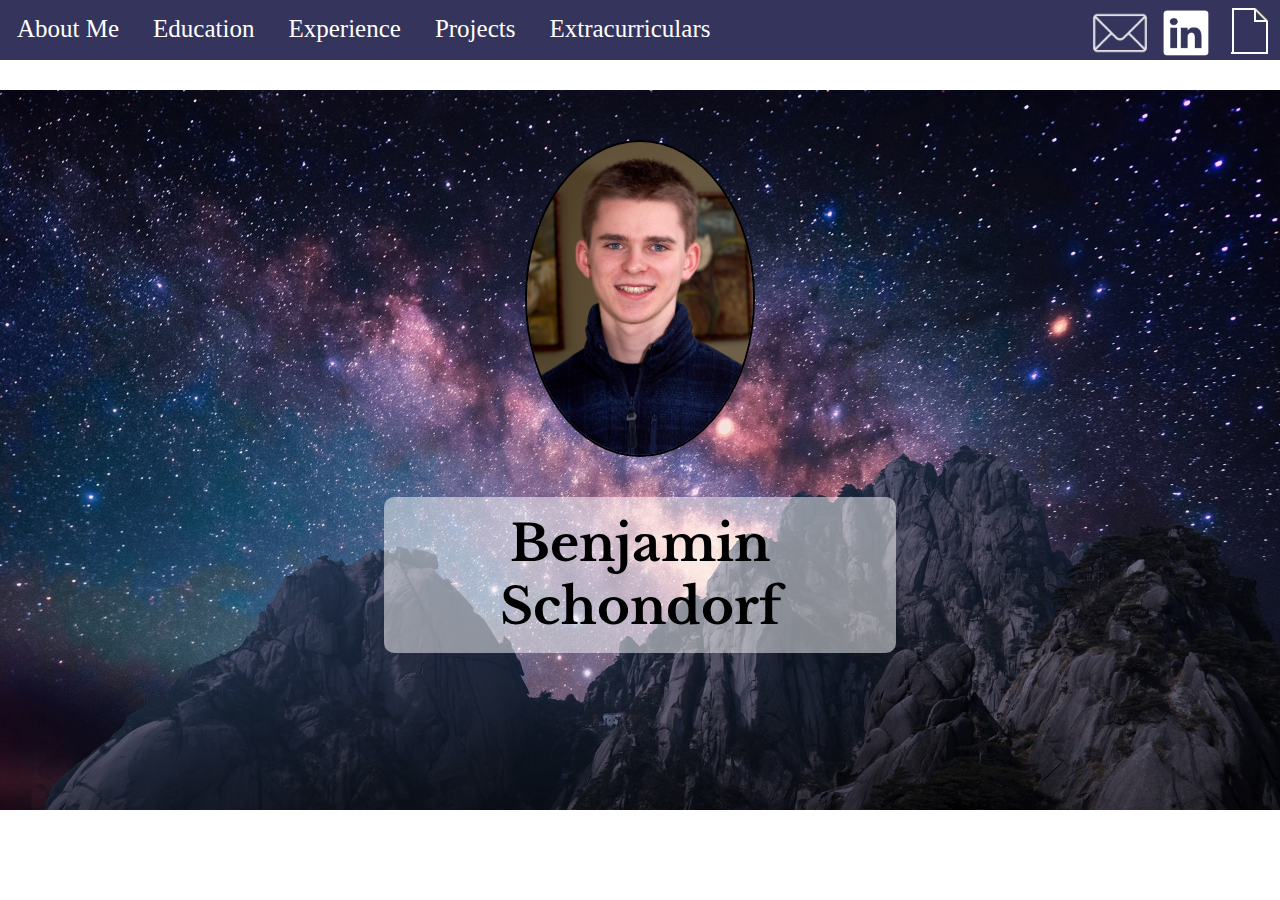
==== website/html/index.html @ 34221272 "Working templated website generator. Have the nav bar and headshot part created." ====
<!DOCTYPE html>
<html>

<head>
    <meta charset="utf-8">
    <title>Benjamin Schondorf</title>
    <link rel="stylesheet" href="css/style.css">
    <link rel="icon" type="image/png" sizes="32x32" href="/favicon-32x32.png">
    <link rel="icon" type="image/png" sizes="16x16" href="/favicon-16x16.png">
</head>

<body>
    <ul class="navbar">
        
            <a class="tab section" href="#aboutme">About Me</a>
        
            <a class="tab section" href="#education">Education</a>
        
            <a class="tab section" href="#experience">Experience</a>
        
            <a class="tab section" href="#projects">Projects</a>
        
            <a class="tab section" href="#extracurriculars">Extracurriculars</a>
        

        
            <a href="resources/Resume Winter 2020.pdf">
                <img class="tab icon" src="resources/paper_icon_white.png" alt="Resume">
            </a>
        
            <a href="https://www.linkedin.com/in/benjamin-schondorf/">
                <img class="tab icon" src="resources/linkedin_logo.png" alt="LinkedIn">
            </a>
        
            <a href="mailto:benschondorf@gmail.com">
                <img class="tab icon" src="resources/email_logo.png" alt="Email">
            </a>
        
    </ul>

    <div class="header">
        <img class="headshot" src="resources/headshot1.jpg" alt="headshot">
        <h1 class="name"> Benjamin Schondorf </h1>
    </div>
---- website/html/css/style.css ----
@import url('https://fonts.googleapis.com/css?family=Libre+Baskerville:400i&display=swap');
* {
    margin: 0;
    padding: 0;
    box-sizing: border-box;
}

body {
    background-image: url("../resources/space_background.jpg");
    background-position: center center;
    background-repeat: no-repeat;
    background-attachment: fixed;
    background-size: 100% auto;
    font-size: 25px;
}

.header {
    padding-bottom: 80px;
}

.headshot {
    border-radius: 50%;
    border: solid black 2px;
    display: block;
    height: 18%;
    width: 18%;
    margin-top: 80px;
    margin-bottom: 40px;
    margin-left: auto;
    margin-right: auto;
}

h1 {
    font-family: 'Libre Baskerville', serif;
    font-size: 40px;
    text-align: center;
    margin-bottom: 10px;
}

h2 {
    font-family: 'Libre Baskerville', serif;
    font-size: 30px;
    width: max-content;
}

h3 {
    font-family: 'Libre Baskerville', serif;
    font-size: 16px;
    width: max-content;
}

.name {
    background: #CCC5CC;
    background: #ffffff80;
    border-radius: 10px;
    font-size: 50px;
    margin-left: auto;
    margin-right: auto;
    padding: 15px;
    width: 40%;
}

.navbar {
    list-style-type: none;
    height: min-content;
    overflow: hidden;
    background-color: #35345C;
    position: -webkit-sticky;
    /* Safari */
    position: sticky;
    z-index: 9999;
    top: 0;
}

.tab {
    float: left;
    height: 60px;
    padding: 15px 17px;
}

.section {
    color: white;
    text-align: center;
    display: block;
    text-decoration: none;
}

.icon {
    padding: 6px;
    float: right;
    padding-bottom: 0px;
    display: inherit;
    height: 60px;
    width: auto;
}
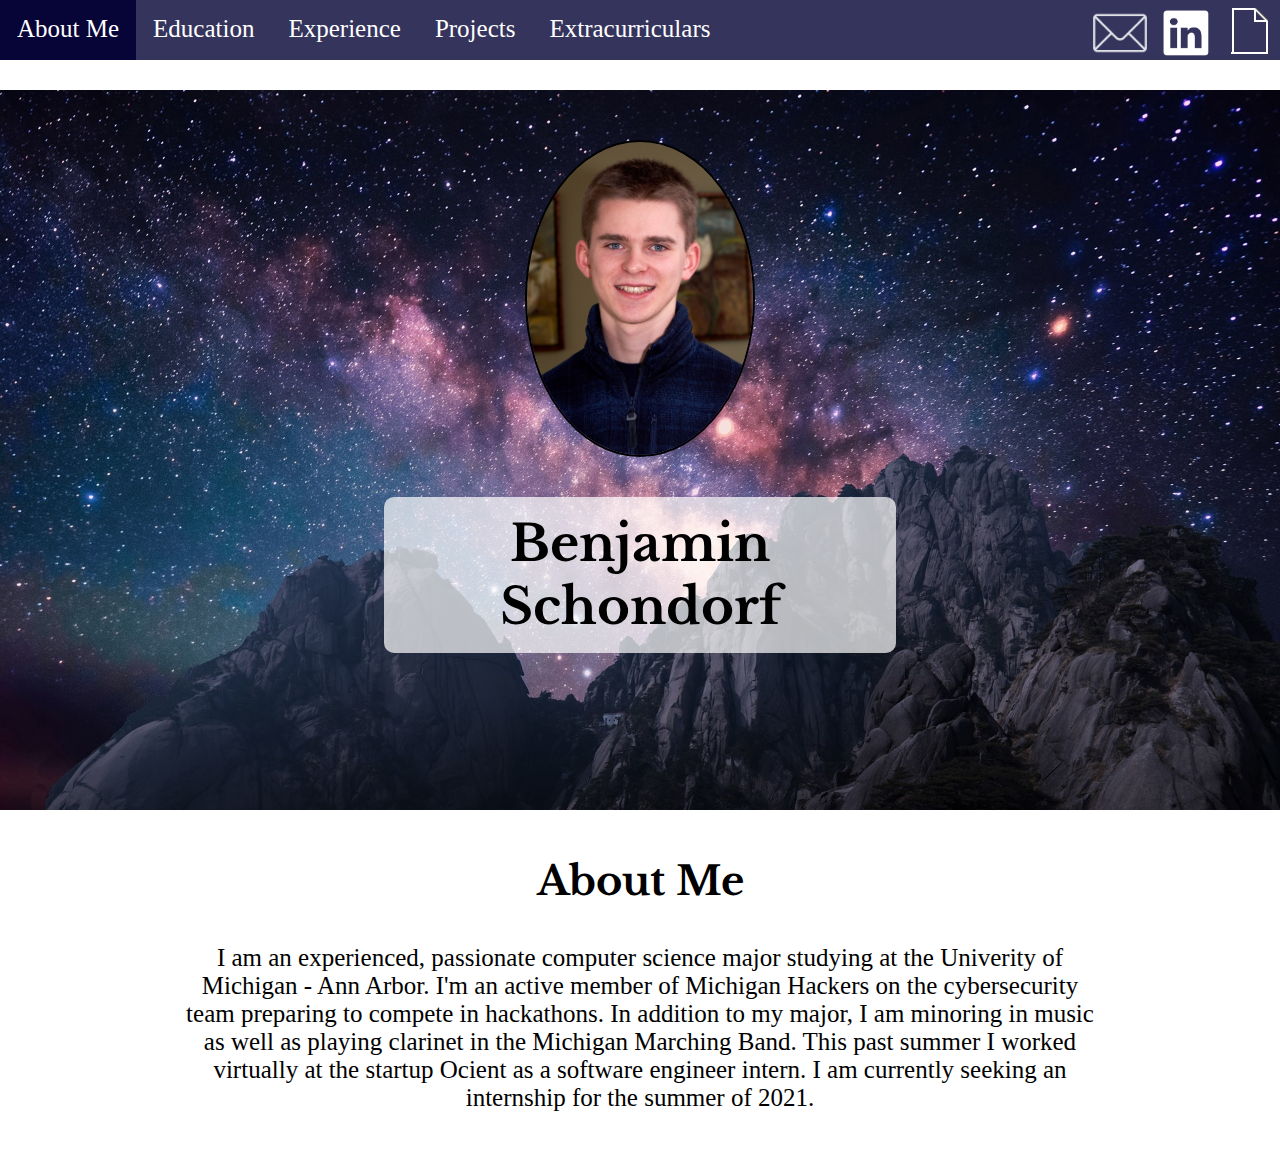
==== commit 96846b93: "Added aboutme section" ====
--- a/website/html/index.html
+++ b/website/html/index.html
@@ -12,15 +12,15 @@
 <body>
     <ul class="navbar">
         
-            <a class="tab section" href="#aboutme">About Me</a>
+            <a class="tab" href="#aboutme">About Me</a>
         
-            <a class="tab section" href="#education">Education</a>
+            <a class="tab" href="#education">Education</a>
         
-            <a class="tab section" href="#experience">Experience</a>
+            <a class="tab" href="#experience">Experience</a>
         
-            <a class="tab section" href="#projects">Projects</a>
+            <a class="tab" href="#projects">Projects</a>
         
-            <a class="tab section" href="#extracurriculars">Extracurriculars</a>
+            <a class="tab" href="#extracurriculars">Extracurriculars</a>
         
 
         
@@ -41,4 +41,16 @@
     <div class="header">
         <img class="headshot" src="resources/headshot1.jpg" alt="headshot">
         <h1 class="name"> Benjamin Schondorf </h1>
-    </div>+    </div>
+
+    <a name="aboutme"></a>
+    <div class="content">
+        <div class="aboutme">
+            <h1>About Me</h1>
+            <br>
+            <p>I am an experienced, passionate computer science major studying at the Univerity of Michigan - Ann Arbor. I&#39;m an active member of Michigan Hackers on the cybersecurity team preparing to compete in hackathons. In addition to my major, I am minoring in music as well as playing clarinet in the Michigan Marching Band. This past summer I worked virtually at the startup Ocient as a software engineer intern. I am currently seeking an internship for the summer of 2021.</p>
+        </div>
+    </div>
+</body>
+
+</html>--- a/website/html/css/style.css
+++ b/website/html/css/style.css
@@ -1,4 +1,12 @@
 @import url('https://fonts.googleapis.com/css?family=Libre+Baskerville:400i&display=swap');
+
+:root{
+    --white_back_solid: #CCC5CC;
+    --white_back_trans: #ffffffB3;
+    --light_purple: #35345C;
+    --dark_purple: #070438;
+    --school_light_purple: #a4a8d1;
+}
 * {
     margin: 0;
     padding: 0;
@@ -50,8 +58,8 @@
 }
 
 .name {
-    background: #CCC5CC;
-    background: #ffffff80;
+    background: var(--white_back_solid);
+    background: var(--white_back_trans);
     border-radius: 10px;
     font-size: 50px;
     margin-left: auto;
@@ -64,7 +72,7 @@
     list-style-type: none;
     height: min-content;
     overflow: hidden;
-    background-color: #35345C;
+    background-color: var(--light_purple);
     position: -webkit-sticky;
     /* Safari */
     position: sticky;
@@ -73,17 +81,21 @@
 }
 
 .tab {
+    color: white;
+    text-align: center;
+    display: block;
+    text-decoration: none;
     float: left;
     height: 60px;
     padding: 15px 17px;
 }
 
-.section {
+/* .section {
     color: white;
     text-align: center;
     display: block;
     text-decoration: none;
-}
+} */
 
 .icon {
     padding: 6px;
@@ -93,3 +105,25 @@
     height: 60px;
     width: auto;
 }
+
+.tab:hover{
+    background-color: var(--dark_purple);
+}
+
+.content {
+    width: inherit;
+    padding: 1% 5%;
+    background-color: #CCC5CC;
+    background-color: #ffffffB3;
+    display: block;
+    margin-top: 100px;
+    padding-bottom: 40px;
+    overflow: hidden;
+}
+
+.aboutme {
+    margin-left: auto;
+    margin-right: auto;
+    width: 80%;
+    text-align: center;
+}
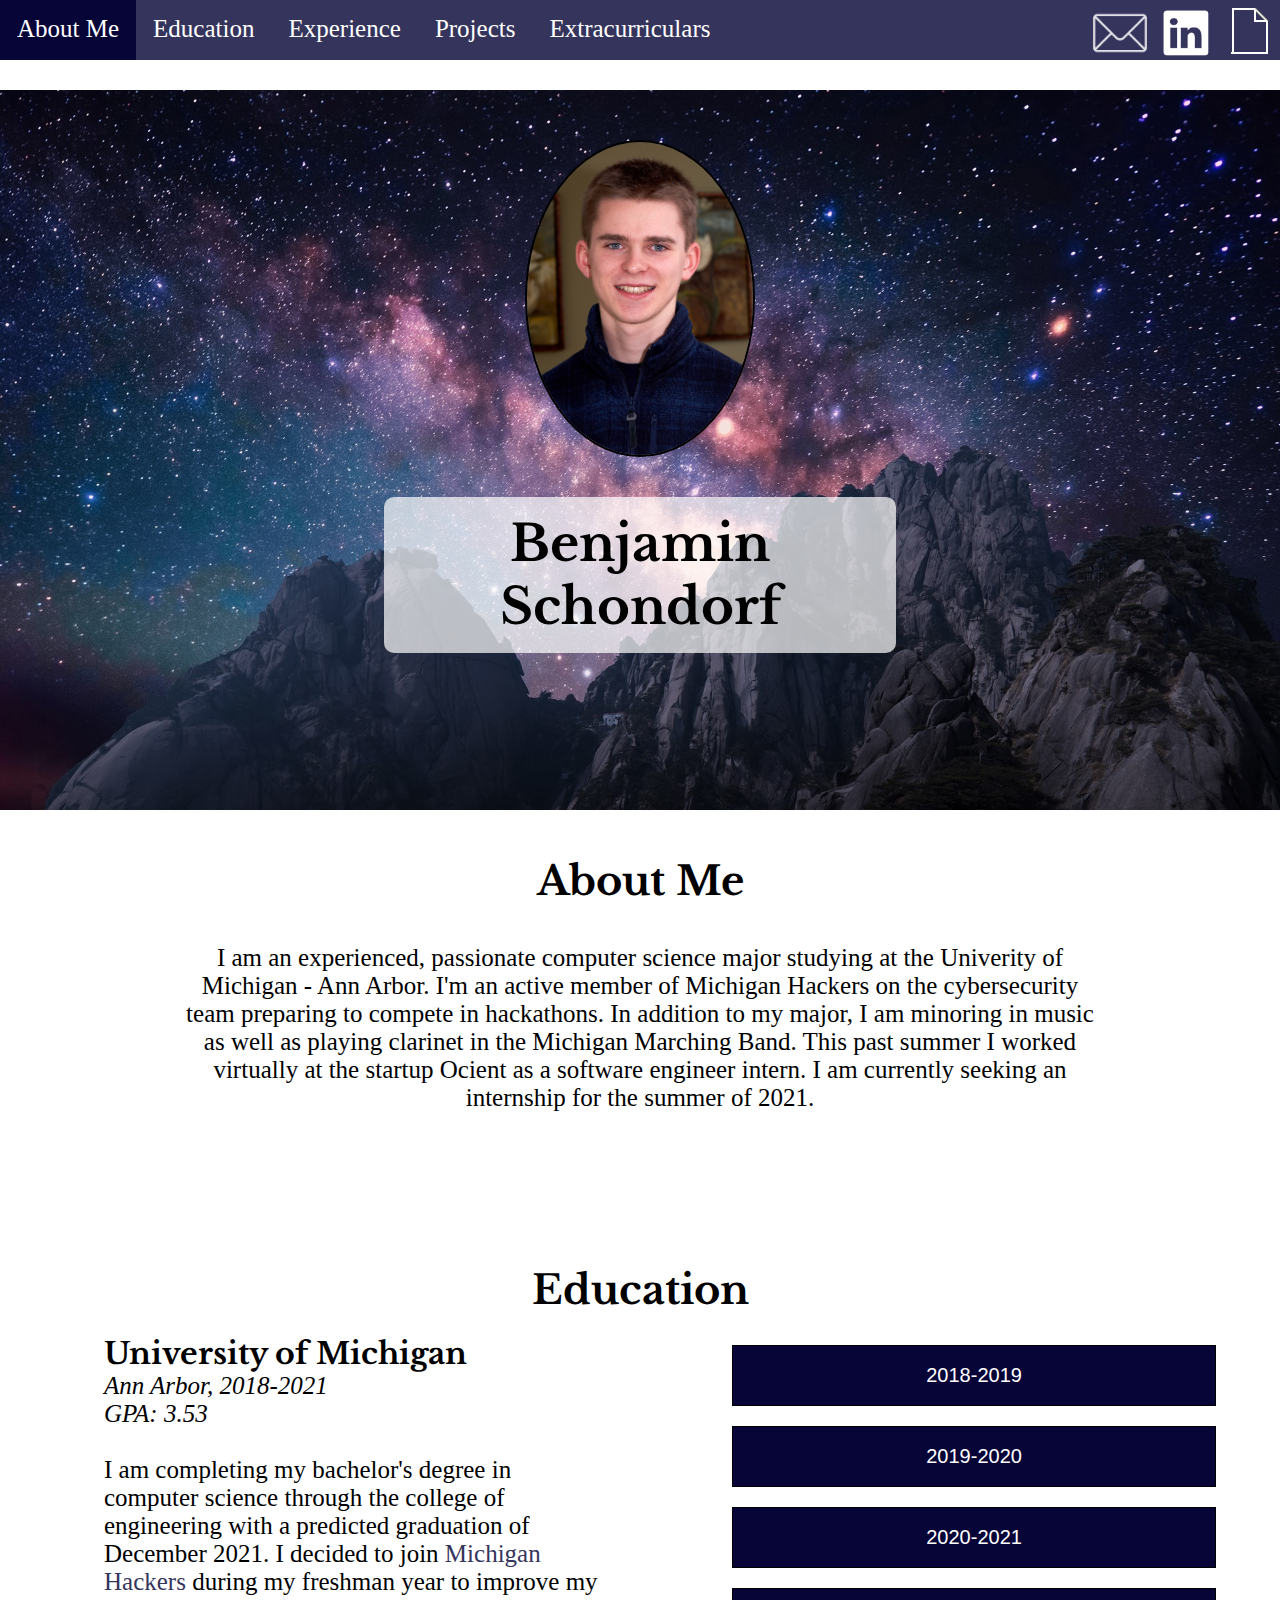
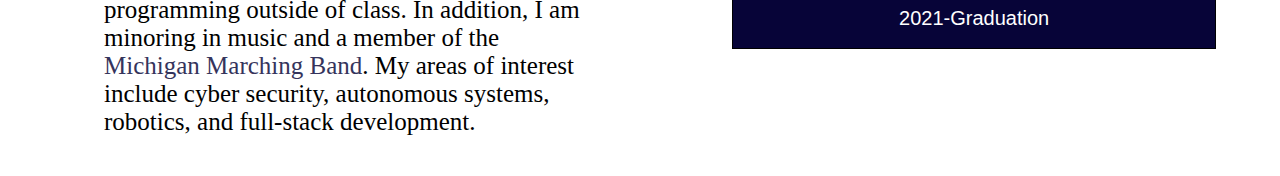
==== commit df54323e: "Finished education section" ====
--- a/website/html/index.html
+++ b/website/html/index.html
@@ -5,6 +5,7 @@
     <meta charset="utf-8">
     <title>Benjamin Schondorf</title>
     <link rel="stylesheet" href="css/style.css">
+    <script src="javascript/script.js "></script>
     <link rel="icon" type="image/png" sizes="32x32" href="/favicon-32x32.png">
     <link rel="icon" type="image/png" sizes="16x16" href="/favicon-16x16.png">
 </head>
@@ -51,6 +52,170 @@
             <p>I am an experienced, passionate computer science major studying at the Univerity of Michigan - Ann Arbor. I&#39;m an active member of Michigan Hackers on the cybersecurity team preparing to compete in hackathons. In addition to my major, I am minoring in music as well as playing clarinet in the Michigan Marching Band. This past summer I worked virtually at the startup Ocient as a software engineer intern. I am currently seeking an internship for the summer of 2021.</p>
         </div>
     </div>
+
+    <a name="education"></a>
+    <div class="content">
+        <div class="education">
+            <h1>Education</h1>
+
+            <div class="edu_split left">
+                <div class="school">
+                    
+                        <div class="school_header">
+                            <h2>University of Michigan</h2>
+                            <div class="school_info">
+                                <i>Ann Arbor, 2018-2021</i><br>
+                                <i>GPA: 3.53</i>
+                            </div>
+                        </div>
+                        <br>
+                        <p>I am completing my bachelor's degree in computer science through the college of engineering with a predicted graduation of December 2021. I decided to join <a class="text_link" href="#extracurriculars">Michigan Hackers</a> during my freshman year to improve my programming outside of class. In addition, I am minoring in music and a member of the <a class="text_link" href="#extracurriculars">Michigan Marching Band</a>. My areas of interest include cyber security, autonomous systems, robotics, and full-stack development.</p>
+                    
+                </div>
+            </div>
+
+            <div class="edu_split right">
+                <!-- remember to add style="margin-top: 0;" to first one -->
+                
+                    <button class="collapsible_vert"  style="margin-top: 0;"  onclick="openProject(event, '2018-2019', 'collapsible_vert', 'school_dropdown')">2018-2019</button>
+                    <div class=" school_dropdown" id="2018-2019">
+                        <!-- remember to add style="margin-top: 0;" to first one -->
+                        
+                            <div class="subtitle"  style="margin-top: 0;" >Fall 2018</div>
+        
+                            <ul class="bullets">
+                                
+                                    <li>Self-Driving Cars, Drones, and Beyond: An Intro to Autonomous Electronic Systems (ENGR 100)</li>
+                                
+                                    <li>Differential Equations (Math 216)</li>
+                                
+                                    <li>General Physics I (PHYSICS 140)</li>
+                                
+                                    <li>Campus Band (ENS 346)</li>
+                                
+                                    <li>Marching Band (ENS 348)</li>
+                                
+                            </ul>
+                        
+                            <div class="subtitle" >Winter 2019</div>
+        
+                            <ul class="bullets">
+                                
+                                    <li>Introduction to Computer and Programming (ENGR 101)</li>
+                                
+                                    <li>General Chemistry (CHEM 130)</li>
+                                
+                                    <li>Discrete Mathematics (EECS 203)</li>
+                                
+                                    <li>The History of the Arab-Israeli Conflict (HISTORY 244)</li>
+                                
+                                    <li>Entrepreneurship Hour (ENTR 407)</li>
+                                
+                            </ul>
+                        
+                    </div>
+                
+                    <button class="collapsible_vert"  onclick="openProject(event, '2019-2020', 'collapsible_vert', 'school_dropdown')">2019-2020</button>
+                    <div class=" school_dropdown" id="2019-2020">
+                        <!-- remember to add style="margin-top: 0;" to first one -->
+                        
+                            <div class="subtitle"  style="margin-top: 0;" >Fall 2019</div>
+        
+                            <ul class="bullets">
+                                
+                                    <li>Programming and Intro Data Structures (EECS 280)</li>
+                                
+                                    <li>Entrepreneurship Hour (ENTR 407)</li>
+                                
+                                    <li>General Physics II (PHYSICS 240)</li>
+                                
+                                    <li>Introduction to Statistics and Data Analysis (STATS 250)</li>
+                                
+                                    <li>Marching Band (ENS 348)</li>
+                                
+                            </ul>
+                        
+                            <div class="subtitle" >Winter 2020 (Partially Virtual)</div>
+        
+                            <ul class="bullets">
+                                
+                                    <li>Data Structures and Algorithms (EECS 281)</li>
+                                
+                                    <li>Introduction to Computer Organization (EECS 370)</li>
+                                
+                                    <li>Technical Communications (TCHNCLCM 300)</li>
+                                
+                                    <li>History of Music (MUSICOL 346)</li>
+                                
+                                    <li>Campus Band (ENS 346)</li>
+                                
+                            </ul>
+                        
+                    </div>
+                
+                    <button class="collapsible_vert"  onclick="openProject(event, '2020-2021', 'collapsible_vert', 'school_dropdown')">2020-2021</button>
+                    <div class=" school_dropdown" id="2020-2021">
+                        <!-- remember to add style="margin-top: 0;" to first one -->
+                        
+                            <div class="subtitle"  style="margin-top: 0;" >Fall 2020 (Virtual)</div>
+        
+                            <ul class="bullets">
+                                
+                                    <li>Foundations of Computer Science (EECS 376)</li>
+                                
+                                    <li>Introduction to Computer Security (EECS 388)</li>
+                                
+                                    <li>Web Systems (EECS 485)</li>
+                                
+                                    <li>Linear Algebra (MATH 214)</li>
+                                
+                            </ul>
+                        
+                            <div class="subtitle" >Winter 2021 (Virtual)</div>
+        
+                            <ul class="bullets">
+                                
+                                    <li>Software Engineering (EECS 481)</li>
+                                
+                                    <li>Introduction to Operating Systems (EECS 482)</li>
+                                
+                                    <li>Introduction to Statistical Computing (STATS 306)</li>
+                                
+                                    <li>Contemporary Moral Problems (PHIL 355)</li>
+                                
+                            </ul>
+                        
+                    </div>
+                
+                    <button class="collapsible_vert"  onclick="openProject(event, '2021-Graduation', 'collapsible_vert', 'school_dropdown')">2021-Graduation</button>
+                    <div class=" school_dropdown" id="2021-Graduation">
+                        <!-- remember to add style="margin-top: 0;" to first one -->
+                        
+                            <div class="subtitle"  style="margin-top: 0;" >Fall 2021</div>
+        
+                            <ul class="bullets">
+                                
+                                    <li>Human-Centered Software and Design and Development (EECS 497)</li>
+                                
+                                    <li>Major Design Experience Professionalism (EECS 496)</li>
+                                
+                                    <li>Advanced Technical Communication for Computer Science (TCHNCLCM 497)</li>
+                                
+                                    <li>Intro to Music Theory (THEORY 137)</li>
+                                
+                                    <li>Naked Eye Astronomy (ASTRO 127)</li>
+                                
+                                    <li>Marching Band (ENS 348)</li>
+                                
+                                    <li>Campus Band (ENS 346)</li>
+                                
+                            </ul>
+                        
+                    </div>
+                
+            </div>
+        </div>
+    </div>
 </body>
 
 </html>--- a/website/html/css/style.css
+++ b/website/html/css/style.css
@@ -74,7 +74,6 @@
     overflow: hidden;
     background-color: var(--light_purple);
     position: -webkit-sticky;
-    /* Safari */
     position: sticky;
     z-index: 9999;
     top: 0;
@@ -90,12 +89,9 @@
     padding: 15px 17px;
 }
 
-/* .section {
-    color: white;
-    text-align: center;
-    display: block;
-    text-decoration: none;
-} */
+.tab:hover{
+    background-color: var(--dark_purple);
+}
 
 .icon {
     padding: 6px;
@@ -106,15 +102,11 @@
     width: auto;
 }
 
-.tab:hover{
-    background-color: var(--dark_purple);
-}
-
 .content {
     width: inherit;
     padding: 1% 5%;
-    background-color: #CCC5CC;
-    background-color: #ffffffB3;
+    background-color: var(--white_back_solid);
+    background-color: var(--white_back_trans);
     display: block;
     margin-top: 100px;
     padding-bottom: 40px;
@@ -127,3 +119,80 @@
     width: 80%;
     text-align: center;
 }
+
+.edu_split {
+    margin-top: 10px;
+    width: 50%;
+    height: inherit;
+    float: left;
+    background: inherit;
+}
+
+.edu_split.right {
+    padding-left: 8%;
+    margin-top: 20px;
+}
+
+.school {
+    margin: 0px 40px;
+}
+
+.school_header {
+    width: min-content;
+}
+
+.text_link{
+    text-decoration: none;
+    color:var(--light_purple);
+}
+
+.text_link:hover{
+    color: var(--dark_purple); 
+}
+
+.collapsible_vert.active,
+.collapsible_vert:hover {
+    background-color: var(--light_purple);
+}
+
+.collapsible_vert {
+    background-color: var(--dark_purple);
+    color: white;
+    cursor: pointer;
+    margin-top: 20px;
+    padding: 18px;
+    width: 100%;
+    border: 1px solid black;
+    text-align: center;
+    outline: none;
+    font-size: 20px;
+}
+
+.school_dropdown {
+    padding: 2%;
+    margin-left: inherit;
+    margin-top: 10px;
+    width: 100%;
+    display: none;
+    border: 1px solid black;
+    overflow: hidden;
+    background-color: var(--school_light_purple);
+    font-size: 20px;
+    flex-direction: column;
+}
+
+.subtitle {
+    font-size: 20px;
+    margin-top: 3%;
+    margin-bottom: 2%;
+}
+
+.bullets {
+    list-style-type: square;
+    padding-left: 8%;
+}
+
+.line {
+    margin: 20px 0px;
+    border: 2px solid black;
+}
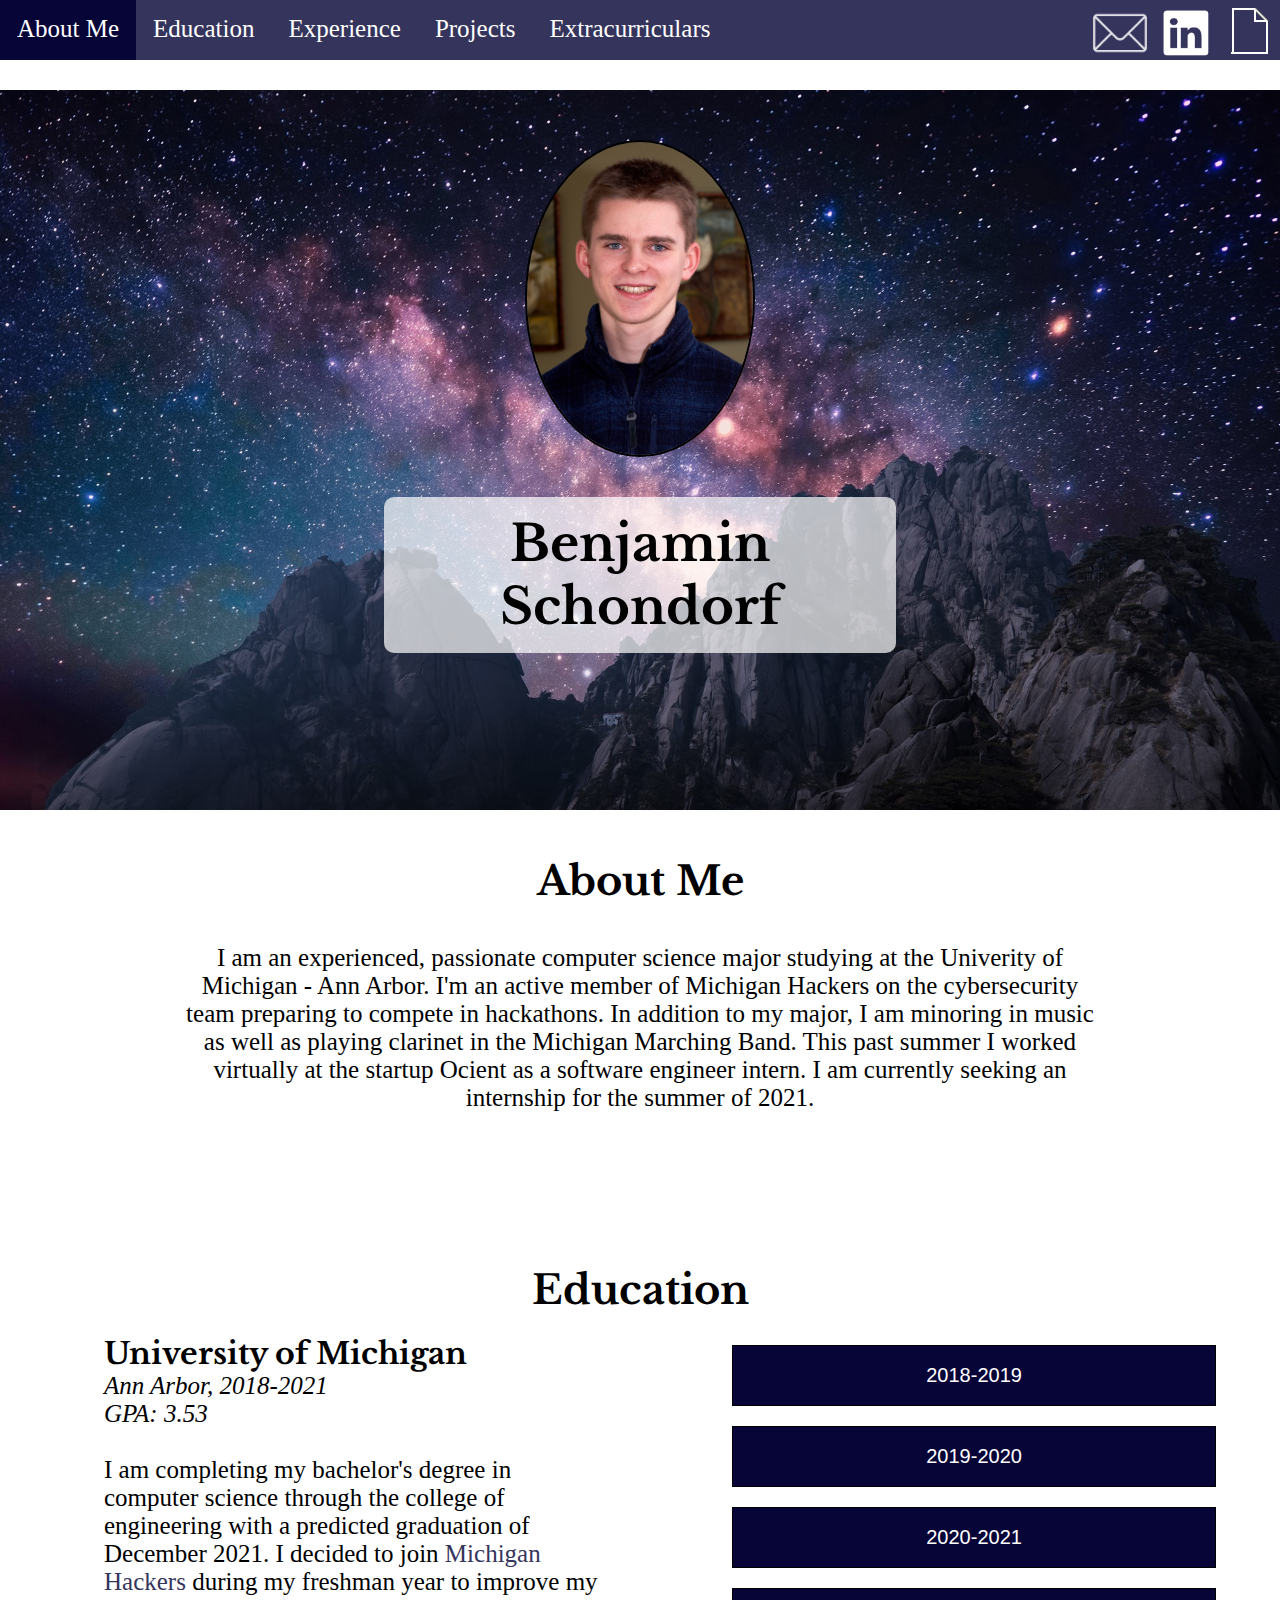
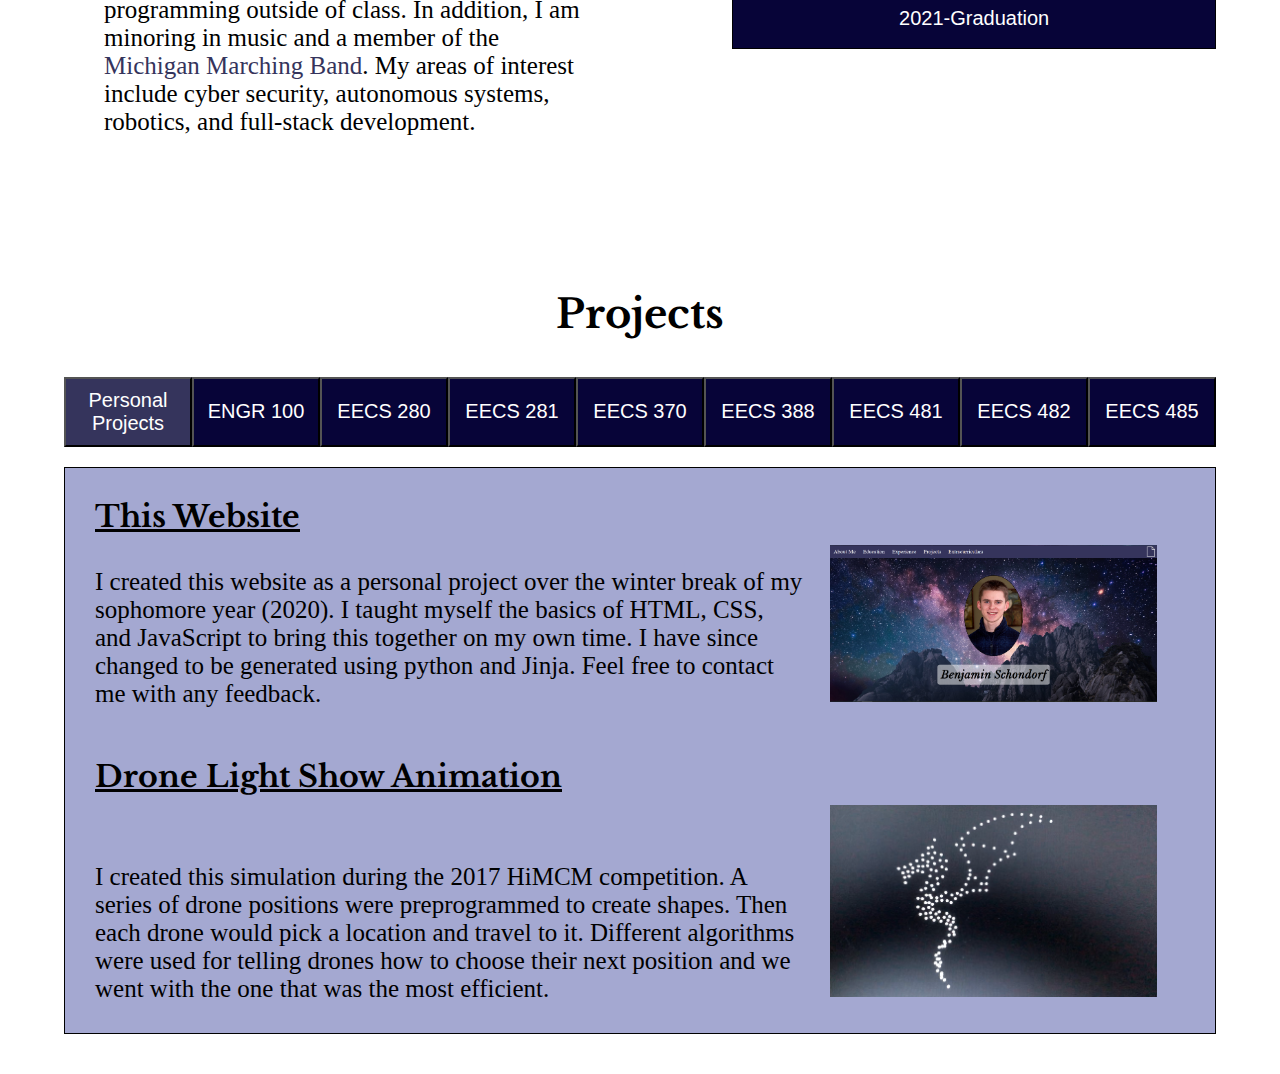
==== commit 91f91722: "Finished Projects sections but still need to add information for eecs 481 and 482" ====
--- a/website/html/index.html
+++ b/website/html/index.html
@@ -216,6 +216,569 @@
             </div>
         </div>
     </div>
+
+    <a name="projects"></a>
+    <div class="content" style="text-align: center;">
+        <div class="proj_header">
+            <h1>Projects</h1>
+            <br>
+        </div>
+
+        <div class="projects">
+            <div class="navbar" id="proj_bar">
+                
+                    <button class="collapsible_hor active" onclick="openProject(event, 'personal', 'collapsible_hor', 'proj_dropdown')">Personal Projects</button>
+                
+                    <button class="collapsible_hor"  onclick="openProject(event, '100', 'collapsible_hor', 'proj_dropdown')">ENGR 100</button>
+                
+                    <button class="collapsible_hor"  onclick="openProject(event, '280', 'collapsible_hor', 'proj_dropdown')">EECS 280</button>
+                
+                    <button class="collapsible_hor"  onclick="openProject(event, '281', 'collapsible_hor', 'proj_dropdown')">EECS 281</button>
+                
+                    <button class="collapsible_hor"  onclick="openProject(event, '370', 'collapsible_hor', 'proj_dropdown')">EECS 370</button>
+                
+                    <button class="collapsible_hor"  onclick="openProject(event, '388', 'collapsible_hor', 'proj_dropdown')">EECS 388</button>
+                
+                    <button class="collapsible_hor"  onclick="openProject(event, '481', 'collapsible_hor', 'proj_dropdown')">EECS 481</button>
+                
+                    <button class="collapsible_hor"  onclick="openProject(event, '482', 'collapsible_hor', 'proj_dropdown')">EECS 482</button>
+                
+                    <button class="collapsible_hor"  onclick="openProject(event, '485', 'collapsible_hor', 'proj_dropdown')">EECS 485</button>
+                
+            </div>
+
+            
+                <div class="proj_dropdown " id="personal" style="display: flex;">
+                    
+                    
+                        <div class="proj_body" style="margin-top: 0px;">
+                            <div class="proj_name">
+                                <h2>This Website</h2>
+                            </div>
+        
+                            <div class="proj_split  left">
+                                <p>I created this website as a personal project over the winter break of my sophomore year (2020). I taught myself the basics of HTML, CSS, and JavaScript to bring this together on my own time. I have since changed to be generated using python and Jinja. Feel free to contact me with any feedback.</p>
+                            </div>
+                            <div class="proj_split right">
+                                <img class="proj_pictures" src="resources/Home_picture.PNG" alt="Website Picture">
+                            </div>
+                        </div>
+                    
+                        <div class="proj_body" >
+                            <div class="proj_name">
+                                <h2>Drone Light Show Animation</h2>
+                            </div>
+        
+                            <div class="proj_split  left">
+                                <p>I created this simulation during the 2017 HiMCM competition. A series of drone positions were preprogrammed to create shapes. Then each drone would pick a location and travel to it. Different algorithms were used for telling drones how to choose their next position and we went with the one that was the most efficient.</p>
+                            </div>
+                            <div class="proj_split right">
+                                <img class="proj_pictures" src="resources/drone_animation.png" alt="Drone Simulation Picture">
+                            </div>
+                        </div>
+                    
+                </div>
+            
+                <div class="proj_dropdown " id="100" >
+                    
+                        <h2 class="class_name">An Intro to Autonomous Electronic Systems</h2>
+                    
+                    
+                        <div class="proj_body" style="margin-top: 0px;">
+                            <div class="proj_name">
+                                <h2>Autonomous Drone Navigation</h2>
+                            </div>
+        
+                            <div class="proj_split  left">
+                                <p>The main project for my ENGR 100 class which consisted of making a drone navigate through a short obstacle course autonomously. The drone used one ultrasonic and four lidar sensors. The drone came with basic obstacle avoidance which would avoid objects when it got close to them. To complete the course I added filters to the sensor signals, a PID controller to the controls, and a vehicle navigation algorithm.</p>
+                            </div>
+                            <div class="proj_split right">
+                                <img class="proj_pictures" src="resources/drone_pic.JPG" alt="Drone Picture">
+                            </div>
+                        </div>
+                    
+                </div>
+            
+                <div class="proj_dropdown " id="280" >
+                    
+                        <h2 class="class_name">Programming and Intro Data Structures</h2>
+                    
+                    
+                        <div class="proj_body" style="margin-top: 0px;">
+                            <div class="proj_name">
+                                <h2>Statistics Calculator</h2>
+                            </div>
+        
+                            <div class="proj_split  left">
+                                <p>This project would take in a file of data values as input. Then the user would specify what part of the document they want the statistics calculated for. Finally, the program would calculate and print the statistics such as mean, median, mode, standard deviation, and quartiles.</p>
+                            </div>
+                            <div class="proj_split right">
+                                <img class="proj_pictures" src="resources/statistics_picture.png" alt="Statistics Picture">
+                            </div>
+                        </div>
+                    
+                        <div class="proj_body" >
+                            <div class="proj_name">
+                                <h2>Image Resizing</h2>
+                            </div>
+        
+                            <div class="proj_split  left">
+                                <p>The purpose of this project was to resize an inputted image to specified dimensions using a technique called seam carving. Seam carving works by finding and removing “seams” in the image that pass through the least important pixels. After having reduced the image to the right dimensions, the program would save the resized versions to a new file with the dimensions in the file name.</p>
+                            </div>
+                            <div class="proj_split right">
+                                <img class="proj_pictures" src="resources/seam_carving_picture.png" alt="Seam Carving Picture">
+                            </div>
+                        </div>
+                    
+                        <div class="proj_body" >
+                            <div class="proj_name">
+                                <h2>Euchre Simulator</h2>
+                            </div>
+        
+                            <div class="proj_split  left">
+                                <p>This project consisted of simulating a game of euchre with both computer players and human players. This included, deck shuffling, dealing, playing tricks, scoring, and the computer&#39;s strategy. Computer players used a simple strategy that didn&#39;t take into account other players&#39; cards, only taking into account the suit that was led. Human players were informed of the board state and asked for input for every decision.</p>
+                            </div>
+                            <div class="proj_split right">
+                                <img class="proj_pictures" src="resources/euchre_picture.jpg" alt="Euchre Picture">
+                            </div>
+                        </div>
+                    
+                        <div class="proj_body" >
+                            <div class="proj_name">
+                                <h2>HTTP Requests</h2>
+                            </div>
+        
+                            <div class="proj_split  left">
+                                <p>For this project, a file containing a specific HTTP request is read into the program. Then the program interprets the request and performs the necessary action. This project focused on adding people to a queue. GET, POST, and DELETE requests were used to change the queue and see who was currently waiting.</p>
+                            </div>
+                            <div class="proj_split right">
+                                <img class="proj_pictures" src="resources/http-requests.png" alt="HTTP Picture">
+                            </div>
+                        </div>
+                    
+                        <div class="proj_body" >
+                            <div class="proj_name">
+                                <h2>Post Classification</h2>
+                            </div>
+        
+                            <div class="proj_split  left">
+                                <p>This project used machine learning methods to classify the topic questions posted in an online forum. The classification method used was a simpler version of the &#34;Multi-Variate Bernoulli Naive Bayes Classifier&#34;. The classifier was trained using already classified posts and then was used to determine the most likely topic for unclassified posts.</p>
+                            </div>
+                            <div class="proj_split right">
+                                <img class="proj_pictures" src="resources/post_classification.png" alt="Speech Classification Picture">
+                            </div>
+                        </div>
+                    
+                </div>
+            
+                <div class="proj_dropdown " id="281" >
+                    
+                        <h2 class="class_name">Data Structures and Algorithms</h2>
+                    
+                    
+                        <div class="proj_body" style="margin-top: 0px;">
+                            <div class="proj_name">
+                                <h2>Puzzle Solver</h2>
+                            </div>
+        
+                            <div class="proj_split  left">
+                                <p>This project is a puzzle solver in which a map is read in from a file and the program attempts to determine the moves to solve it or classify it as unsolvable. The map contains the starting position, goal, open space, walls, buttons, doors, and traps. Buttons are used to unlock their corresponding door, and traps close all doors. The solver works by making a list of all possible moves and linking them together until one gets to the goal.</p>
+                            </div>
+                            <div class="proj_split right">
+                                <img class="proj_pictures" src="resources/maze_picture.jpg" alt="Maze Picture">
+                            </div>
+                        </div>
+                    
+                        <div class="proj_body" >
+                            <div class="proj_name">
+                                <h2>Stocks on Stocks on Stocks</h2>
+                            </div>
+        
+                            <div class="proj_split  left">
+                                <p>In this project, I built a simulation of a stock market, with buyers and sellers posting orders into the market and automatically being paired when there is a match. In this simulation, orders were constrained to limit orders, and orders with earlier timestamps were selected in case of a tie. Orders were read using the command line and consisted of timestamp, trader id, stock id, buy/sell intent, price limit, and quantity.</p>
+                            </div>
+                            <div class="proj_split right">
+                                <img class="proj_pictures" src="resources/Stocks-Up.jpg" alt="Stock Market Picture">
+                            </div>
+                        </div>
+                    
+                        <div class="proj_body" >
+                            <div class="proj_name">
+                                <h2>SillyQL</h2>
+                            </div>
+        
+                            <div class="proj_split  left">
+                                <p>In this project, I built a database that could receive queries from the user, and successfully execute them in the database. This database supported the commands: CREATE, INSERT INTO, DELETE FROM, GENERATE INDEX, PRINT, JOIN, REMOVE, and QUIT. The program would parse valid commands from the command line, do the corresponding operation on the database before printing out a descriptive message of its actions back to the command line.</p>
+                            </div>
+                            <div class="proj_split right">
+                                <img class="proj_pictures" src="resources/SQL-database.jpg" alt="SQL Picture">
+                            </div>
+                        </div>
+                    
+                        <div class="proj_body" >
+                            <div class="proj_name">
+                                <h2>Drone Delivery</h2>
+                            </div>
+        
+                            <div class="proj_split  left">
+                                <p>This project was based around creating a company that handled on-campus delivery at universities using drones and is similar to the traveling salesman problem. First, coordinates are read in that specify the locations where drones can pick-up and drop-off packages. Then the program figures out the fastest way to visit every location on campus once and then returning to its starting location. To solve this problem, I first generated a starting path with a Nearest Insertion algorithm. Then to get closer to the best solution, I used a branch-and-bound recursive algorithm that used Prim&#39;s algorithms to determine if a branch was promising.</p>
+                            </div>
+                            <div class="proj_split right">
+                                <img class="proj_pictures" src="resources/Drone_delivery.jpeg" alt="Drone Picture">
+                            </div>
+                        </div>
+                    
+                </div>
+            
+                <div class="proj_dropdown " id="370" >
+                    
+                        <h2 class="class_name">Introduction to Computer Organization</h2>
+                    
+                    
+                        <div class="proj_body" style="margin-top: 0px;">
+                            <div class="proj_name">
+                                <h2>LC-2K Assembler and Simulator</h2>
+                            </div>
+        
+                            <div class="proj_split  left">
+                                <p>The project was split into three separate parts. First I built a single cycle assembler to convert LC-2K assembly code to machine code. Next, I created a program that could simulate any valid LC-2K machine code program. Finally, I wrote a program in assembly that could multiply two numbers together and used the program in conjunction with the simulator.</p>
+                            </div>
+                            <div class="proj_split right">
+                                <img class="proj_pictures" src="resources/code_hierarchy_picture.jpg" alt="Code Hierarchy Picture">
+                            </div>
+                        </div>
+                    
+                        <div class="proj_body" >
+                            <div class="proj_name">
+                                <h2>LC-2K Assembler and Linker</h2>
+                            </div>
+        
+                            <div class="proj_split  left">
+                                <p>The assembler part of this project builds on the one I made in project 1. I mainly added compatibility for the assembler to work with global variables and got it to output an object file that could be used by the linker in the next part of the project. Once finished I then built a linker that could combine multiple object files into an executable machine code file. Finally, I wrote an assembly function that calculated combinations using recursion which was compiled with my assembler and linker to be joined with a main file to be executed.</p>
+                            </div>
+                            <div class="proj_split right">
+                                <img class="proj_pictures" src="resources/linker.png" alt="Linker Picture">
+                            </div>
+                        </div>
+                    
+                        <div class="proj_body" >
+                            <div class="proj_name">
+                                <h2>LC-2K Pipeline Assembler</h2>
+                            </div>
+        
+                            <div class="proj_split  left">
+                                <p>This project focused on modifying project 1&#39;s assembler to work as a pipeline instead of a single cycle assembler. My implementation used a class of pipeline registers that kept track of information in each stage of the pipeline between cycles. To handle data hazards, I implemented internal forwarding and, to handle control hazards used a detect-and-stall method.</p>
+                            </div>
+                            <div class="proj_split right">
+                                <img class="proj_pictures" src="resources/pipeline.jpg" alt="Pipeline Picture">
+                            </div>
+                        </div>
+                    
+                        <div class="proj_body" >
+                            <div class="proj_name">
+                                <h2>Cache Simulator</h2>
+                            </div>
+        
+                            <div class="proj_split  left">
+                                <p>In this project, I added onto my simulator created in project 1 to implement a cache that is used whenever there is a read or write to memory. The caches block size, the number of sets, and blocks per set where specified in the command line arguments for each run of the program. This means the simulator needs to be made in such a way that it would work with any of a fully associative cache, a direct-mapping cache, or a set-associative cache.</p>
+                            </div>
+                            <div class="proj_split right">
+                                <img class="proj_pictures" src="resources/caching.png" alt="Caching Picture">
+                            </div>
+                        </div>
+                    
+                </div>
+            
+                <div class="proj_dropdown " id="388" >
+                    
+                        <h2 class="class_name">Introduction to Computer Security</h2>
+                    
+                    
+                        <div class="proj_body" style="margin-top: 0px;">
+                            <div class="proj_name">
+                                <h2>Vulnerable Applications of Cryptography</h2>
+                            </div>
+        
+                            <div class="proj_split  left">
+                                <p>In this project, I performed multiple different attacks inspired by problems found in many real-world implementations such as Length Extension, Hashing Collisions, Frequency Analysis, RSA Signature Forgery, and Padding Oracle Attacks. The most interesting and complex problem was writing the program to execute the Padding Oracle Attack. I was given an encrypted message along with a URL that took an encrypted message and returned it if the message was valid or specified which error occurred (invalid mac or invalid padding). Using the information from the URL&#39;s responses, I built a program to decode the encrypted message bit by bit, using a padding oracle attack.</p>
+                            </div>
+                            <div class="proj_split right">
+                                <img class="proj_pictures" src="resources/hash_collision.png" alt="Hash Collision Picture">
+                            </div>
+                        </div>
+                    
+                        <div class="proj_body" >
+                            <div class="proj_name">
+                                <h2>Attacking Insecure Website</h2>
+                            </div>
+        
+                            <div class="proj_split  left">
+                                <p>This project focused on exploiting common types of vulnerabilities in insecure websites, specifically SQL injection, cross-site scripting (XSS), and cross-site request forgery (CSRF). Each attack had multiple levels of defense that needed to be broken, with each level increasing in difficulty and requiring a different approach. The website provided for the project included a login field, along with a search bar to search a database and a history bar of recent searches. The SQL injection was performed on the login part of the site and had defenses that included escaping quotes in the user input and applying a hash function to the password field. The XSS attack was executed in the search bar, and its defenses included removing the word script, common HTML tags, and some types of punctuation. The CSRF attack involved building a URL that would log the current user into an attacker&#39;s account on the insecure website when visited.</p>
+                            </div>
+                            <div class="proj_split right">
+                                <img class="proj_pictures" src="resources/sql-injection-attack.jpg" alt="SQL Injection Picture">
+                            </div>
+                        </div>
+                    
+                        <div class="proj_body" >
+                            <div class="proj_name">
+                                <h2>Analyzing and Attacking Networks</h2>
+                            </div>
+        
+                            <div class="proj_split  left">
+                                <p>This project focused on the vulnerabilities of network communication and had three parts. The first part consisted of analyzing network traffic data in Wireshark to determine what type of devices were communicating on the network. Part two involved writing a program in Go to read network traffic data to search for IP and MAC addresses exhibiting sketchy behavior. Such behavior included sending many more SYN packets than SYN+ACK packets or sending many unsolicited ARP replies. Part three of the project was to write a program to execute a man in the middle attack in GO. This included intercepting and spoofing DNS requests to a bank server from the client towards my IP. I also acted as an HTTP proxy, relaying the client&#39;s request to the bank&#39;s server and sending responses back. The twist in the project was to intercept all credentials/cookies sent by the client, in addition to changing any money transfer request to be sent to my bank account without alerting the client.</p>
+                            </div>
+                            <div class="proj_split right">
+                                <img class="proj_pictures" src="resources/mitm_attack.jpg" alt="Man in the Middle Attack Picture">
+                            </div>
+                        </div>
+                    
+                        <div class="proj_body" >
+                            <div class="proj_name">
+                                <h2>Control-flow Hijacking</h2>
+                            </div>
+        
+                            <div class="proj_split  left">
+                                <p>In this project, I performed buffer-overflow attacks on seven vulnerable C programs. Each program required various techniques to cause the overflow, with each one increasing in difficulty. For the more advanced overflows, I had to open a bash shell as admin. Some of the defenses used by the programs include Data Execution Prevention (DEP), Address Space Layout Randomization (ASLR), and stack canaries. Some techniques I used to overcome these defenses include NOP sleds, return-to-libc, and return-oriented programming.</p>
+                            </div>
+                            <div class="proj_split right">
+                                <img class="proj_pictures" src="resources/buffer_overflow.png" alt="Buffer Overflow Picture">
+                            </div>
+                        </div>
+                    
+                        <div class="proj_body" >
+                            <div class="proj_name">
+                                <h2>Digital Forensics Analysis</h2>
+                            </div>
+        
+                            <div class="proj_split  left">
+                                <p>The final and most enjoyable project in this course involved using digital forensics to look into an individual&#39;s hard drive and related websites to writing a report about whether the suspect committed a crime. To complete the project, I was responsible for finding tokens (ex. #token-ThisIsAToken) hidden in the hard drive and websites. To accomplish this task, I had to use many of the cryptographic skills I learned about in the course, include steganography, ciphers, buffer-overflow, cross-site scripting, brute force password hacking, and an understanding of the Linux environment. The most interesting part of the project involved signing a secret message with the private key found on the hard drive and sending it as a query to a server. Also, the user agent of the request had to be found in a steganographic image inside the hard drive. Solving this puzzle gave me the URL of a secret messaging board on Tor that the suspected criminal was known to use. Getting to this messaging board provided the necessary information to explain in my report which crimes the suspect had committed.</p>
+                            </div>
+                            <div class="proj_split right">
+                                <img class="proj_pictures" src="resources/digital_forensics.jpg" alt="Digital Forensics Picture">
+                            </div>
+                        </div>
+                    
+                </div>
+            
+                <div class="proj_dropdown " id="481" >
+                    
+                        <h2 class="class_name">Software Engineering</h2>
+                    
+                    
+                        <div class="proj_body" style="margin-top: 0px;">
+                            <div class="proj_name">
+                                <h2></h2>
+                            </div>
+        
+                            <div class="proj_split  left">
+                                <p></p>
+                            </div>
+                            <div class="proj_split right">
+                                <img class="proj_pictures" src="" alt="">
+                            </div>
+                        </div>
+                    
+                        <div class="proj_body" >
+                            <div class="proj_name">
+                                <h2></h2>
+                            </div>
+        
+                            <div class="proj_split  left">
+                                <p></p>
+                            </div>
+                            <div class="proj_split right">
+                                <img class="proj_pictures" src="" alt="">
+                            </div>
+                        </div>
+                    
+                        <div class="proj_body" >
+                            <div class="proj_name">
+                                <h2></h2>
+                            </div>
+        
+                            <div class="proj_split  left">
+                                <p></p>
+                            </div>
+                            <div class="proj_split right">
+                                <img class="proj_pictures" src="" alt="">
+                            </div>
+                        </div>
+                    
+                        <div class="proj_body" >
+                            <div class="proj_name">
+                                <h2></h2>
+                            </div>
+        
+                            <div class="proj_split  left">
+                                <p></p>
+                            </div>
+                            <div class="proj_split right">
+                                <img class="proj_pictures" src="" alt="">
+                            </div>
+                        </div>
+                    
+                        <div class="proj_body" >
+                            <div class="proj_name">
+                                <h2></h2>
+                            </div>
+        
+                            <div class="proj_split  left">
+                                <p></p>
+                            </div>
+                            <div class="proj_split right">
+                                <img class="proj_pictures" src="" alt="">
+                            </div>
+                        </div>
+                    
+                        <div class="proj_body" >
+                            <div class="proj_name">
+                                <h2></h2>
+                            </div>
+        
+                            <div class="proj_split  left">
+                                <p></p>
+                            </div>
+                            <div class="proj_split right">
+                                <img class="proj_pictures" src="" alt="">
+                            </div>
+                        </div>
+                    
+                </div>
+            
+                <div class="proj_dropdown " id="482" >
+                    
+                        <h2 class="class_name">Introduction to Operating Systems</h2>
+                    
+                    
+                        <div class="proj_body" style="margin-top: 0px;">
+                            <div class="proj_name">
+                                <h2></h2>
+                            </div>
+        
+                            <div class="proj_split  left">
+                                <p></p>
+                            </div>
+                            <div class="proj_split right">
+                                <img class="proj_pictures" src="" alt="">
+                            </div>
+                        </div>
+                    
+                        <div class="proj_body" >
+                            <div class="proj_name">
+                                <h2></h2>
+                            </div>
+        
+                            <div class="proj_split  left">
+                                <p></p>
+                            </div>
+                            <div class="proj_split right">
+                                <img class="proj_pictures" src="" alt="">
+                            </div>
+                        </div>
+                    
+                        <div class="proj_body" >
+                            <div class="proj_name">
+                                <h2></h2>
+                            </div>
+        
+                            <div class="proj_split  left">
+                                <p></p>
+                            </div>
+                            <div class="proj_split right">
+                                <img class="proj_pictures" src="" alt="">
+                            </div>
+                        </div>
+                    
+                        <div class="proj_body" >
+                            <div class="proj_name">
+                                <h2></h2>
+                            </div>
+        
+                            <div class="proj_split  left">
+                                <p></p>
+                            </div>
+                            <div class="proj_split right">
+                                <img class="proj_pictures" src="" alt="">
+                            </div>
+                        </div>
+                    
+                </div>
+            
+                <div class="proj_dropdown " id="485" >
+                    
+                        <h2 class="class_name">Web Systems</h2>
+                    
+                    
+                        <div class="proj_body" style="margin-top: 0px;">
+                            <div class="proj_name">
+                                <h2>Templated Static Site Generator</h2>
+                            </div>
+        
+                            <div class="proj_split  left">
+                                <p>This project consisted of creating an Instagram clone with a templated static site generator. I learned how to use HTML, CSS, templates, Python, and basic shell scripts. The first part of the project involved making the HTML templates using the jinja framework. The next step was to add CSS and generate the JSON data for the templates. Finally, I used Python to retrieve data from the JSON files to populate the templates and generate the HTML to send to the client. Throughout this and future projects, shell scripts were used to compile and run all the necessary files to host the site locally.</p>
+                            </div>
+                            <div class="proj_split right">
+                                <img class="proj_pictures" src="resources/static_site_generator.png" alt="Static Site Generator Picture">
+                            </div>
+                        </div>
+                    
+                        <div class="proj_body" >
+                            <div class="proj_name">
+                                <h2>Server-side Dynamic Pages</h2>
+                            </div>
+        
+                            <div class="proj_split  left">
+                                <p>This project transitions the static site generator into a server-side, dynamic version of the Instagram clone. It reused the templates from the previous project and rendered them on demand when a user loads a page. New features include creating, updating, and deleting users, posts, comments, and likes. The most significant change was the introduction of Flask to handle all the server-side functionality. Flask also helped implement sessions to handle account login and connecting to an SQLite database to read/store user information.</p>
+                            </div>
+                            <div class="proj_split right">
+                                <img class="proj_pictures" src="resources/server_side.png" alt="Server-Side Picture">
+                            </div>
+                        </div>
+                    
+                        <div class="proj_body" >
+                            <div class="proj_name">
+                                <h2>Client-side Dynamic Pages</h2>
+                            </div>
+        
+                            <div class="proj_split  left">
+                                <p>This final version of the Instagram clone implements it as a client-side dynamic page. Although many parts of the server-side version were able to be reused, a REST API and Javascript were added to handle the client-side components. When anything needed to be modified on the site, the client-side Javascript would make a call to the REST API to update the server-side database, in addition to updating the DOM. By converting the site to be client-side, I was able to implement double click to like, infinite scroll, and allow content to update without refreshing. </p>
+                            </div>
+                            <div class="proj_split right">
+                                <img class="proj_pictures" src="resources/client_side.jpg" alt="Client-Side Picture">
+                            </div>
+                        </div>
+                    
+                        <div class="proj_body" >
+                            <div class="proj_name">
+                                <h2>Map Reduce</h2>
+                            </div>
+        
+                            <div class="proj_split  left">
+                                <p>In this project, I implemented a map-reduce server using python. It was a single machine, multi-process, multi-threaded server that executed user-submitted MapReduce jobs. The project was split up into a Master and Workers. Each worker would receive an executable to run, input directory, and output directory from the master. After completing its task, it would send a message to the master letting it know it was available for more tasks. Also, workers continually sent heartbeat messages to the master so it would know which workers were still online. The master handled all heartbeat messages using a UDP thread and all other messages using a TCP thread. Finally, the master was responsible for reassigning jobs to other workers from workers who had failed.</p>
+                            </div>
+                            <div class="proj_split right">
+                                <img class="proj_pictures" src="resources/mapreduce.jpg" alt="MapReduce Picture">
+                            </div>
+                        </div>
+                    
+                        <div class="proj_body" >
+                            <div class="proj_name">
+                                <h2>Wikipedia Search Engine</h2>
+                            </div>
+        
+                            <div class="proj_split  left">
+                                <p>In this project, I built a scalable search engine similar in design to a commercial search engine. This search engine implements reverse indexing using MapReduce and PageRank using tf-idf. To create the inverted index table, a MapReduce program was used containing multiple reduction functions. The next step was building a REST API to act as an index server. The server would load the inverted index (calculated beforehand) and PageRank (provided) into memory on startup. Then, whenever the server received a query request, it would calculate the weight score for every document relevant to the query and return them in sorted order. The final part of the project was to create a search interface to act as the front end. The search interface was a server-side dynamic page, sending queries to the index server and using the response to update the page.</p>
+                            </div>
+                            <div class="proj_split right">
+                                <img class="proj_pictures" src="resources/wiki-search-engine.jpg" alt="Wikipedia Search Picture">
+                            </div>
+                        </div>
+                    
+                </div>
+            
+        </div>
+    </div>
 </body>
 
 </html>--- a/website/html/css/style.css
+++ b/website/html/css/style.css
@@ -5,7 +5,7 @@
     --white_back_trans: #ffffffB3;
     --light_purple: #35345C;
     --dark_purple: #070438;
-    --school_light_purple: #a4a8d1;
+    --light_purple_background: #a4a8d1;
 }
 * {
     margin: 0;
@@ -176,7 +176,7 @@
     display: none;
     border: 1px solid black;
     overflow: hidden;
-    background-color: var(--school_light_purple);
+    background-color: var(--light_purple_background);
     font-size: 20px;
     flex-direction: column;
 }
@@ -196,3 +196,91 @@
     margin: 20px 0px;
     border: 2px solid black;
 }
+
+.proj_header {
+    width: 80%;
+    margin: 0 auto;
+}
+
+.projects {
+    display: flex;
+    flex-direction: column;
+}
+
+.navbar#proj_bar {
+    width: inherit;
+    position: relative;
+    overflow: hidden;
+    display: flex;
+    flex-direction: row;
+    /* background: rgb(7, 4, 56);
+    border: 2px solid black; */
+    background: none;
+    z-index: 0;
+}
+
+.collapsible_hor {
+    /* float: left; */
+    display: inline-block;
+    margin-top: 0px;
+    padding: 10px 0px;
+    /* width: 250px; */
+    background: var(--dark_purple);
+    color: white;
+    cursor: pointer;
+    text-align: center;
+    font-size: 20px;
+    flex: 1;
+}
+
+.collapsible_hor.active,
+.collapsible_hor:hover {
+    background: var(--light_purple);
+}
+
+.proj_dropdown {
+    display: none;
+    margin-top: 20px;
+    padding: 30px;
+    background: var(--light_purple_background);
+    border: 1px solid black;
+    flex-direction: column;
+    flex-wrap: wrap;
+    overflow: auto;
+}
+
+.class_name{
+    text-align: center;
+    margin: 0 auto 20px auto;
+    font-size: 40px;
+    text-decoration: underline;
+}
+
+.proj_body {
+    margin-top: 50px;
+    width: inherit;
+    text-align: left;
+}
+
+.proj_body h2 {
+    text-decoration: underline;
+}
+
+.proj_split {
+    margin-top: 10px;
+    display: inline-block;
+}
+
+.proj_split.left {
+    width: 65%;
+}
+
+.proj_split.right {
+    width: 30%;
+}
+
+.proj_pictures {
+    width: 100%;
+    margin-left: 20px;
+    height: auto;
+}
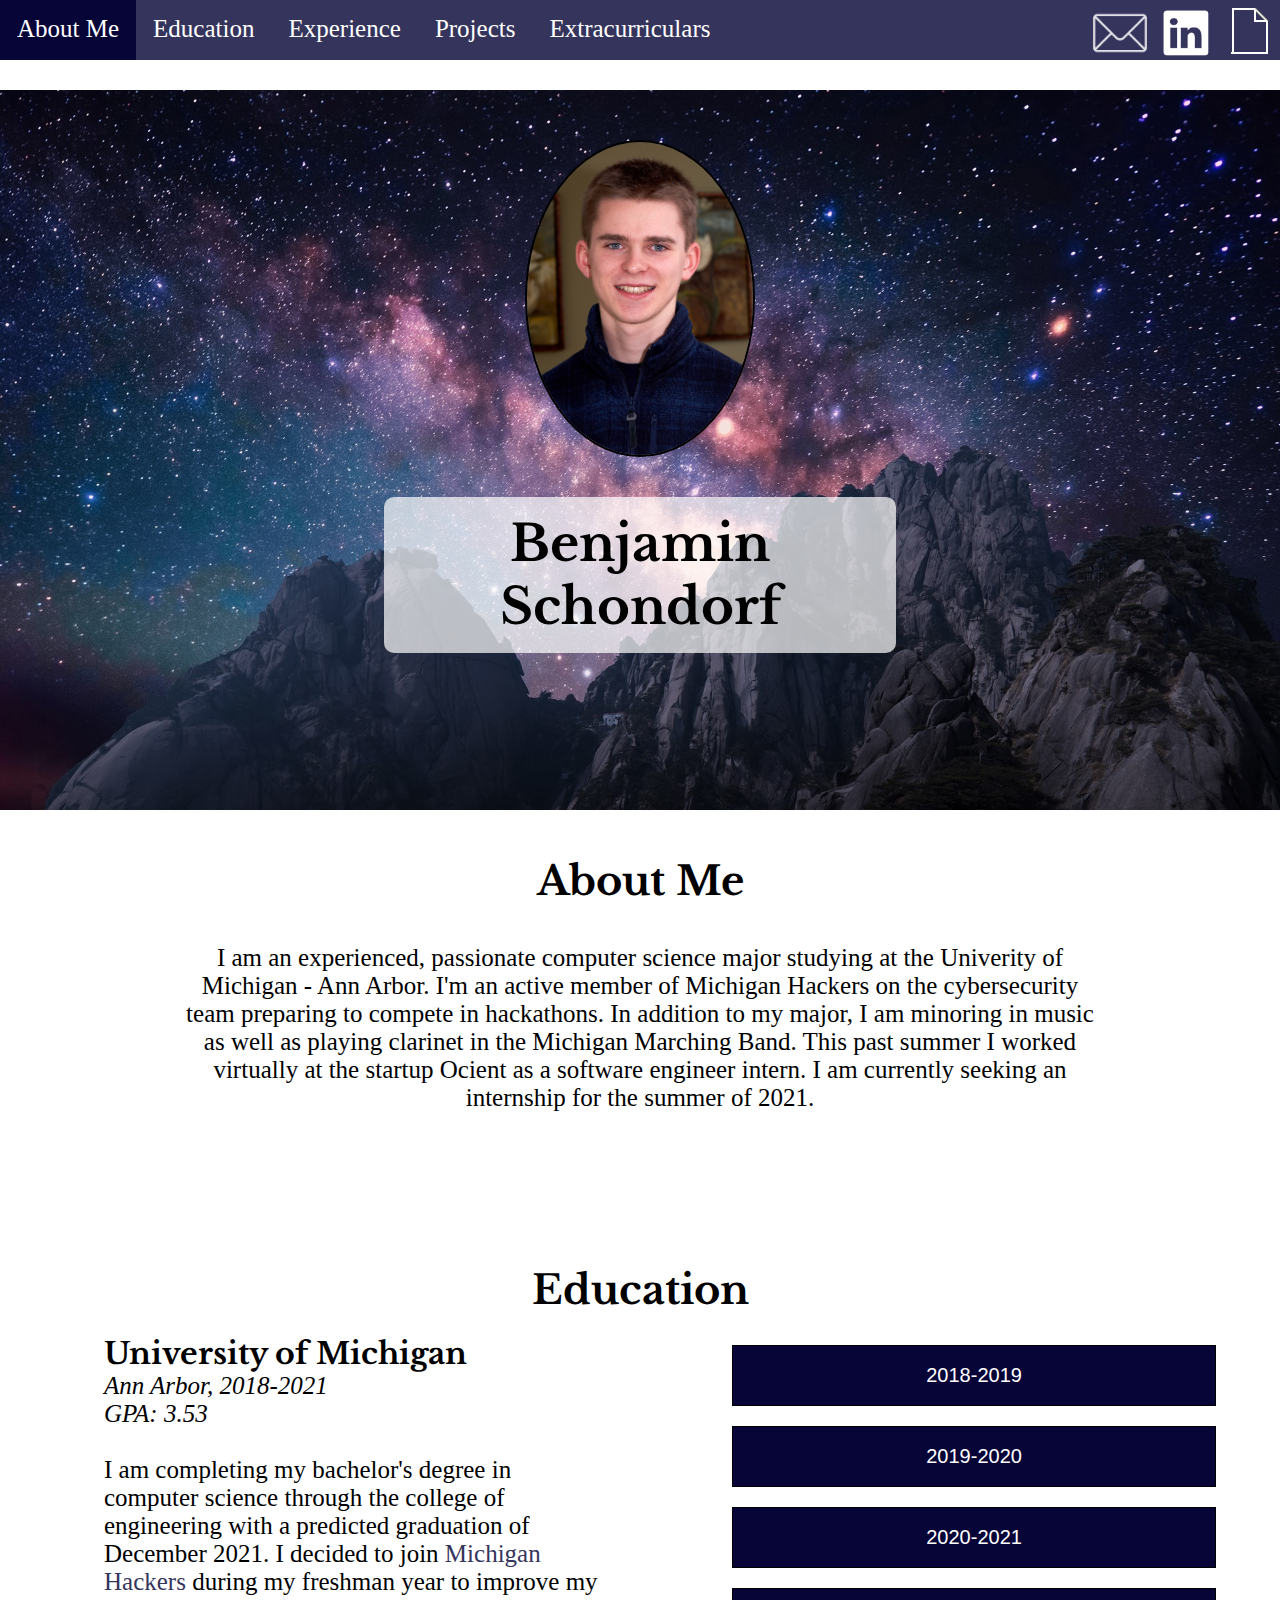
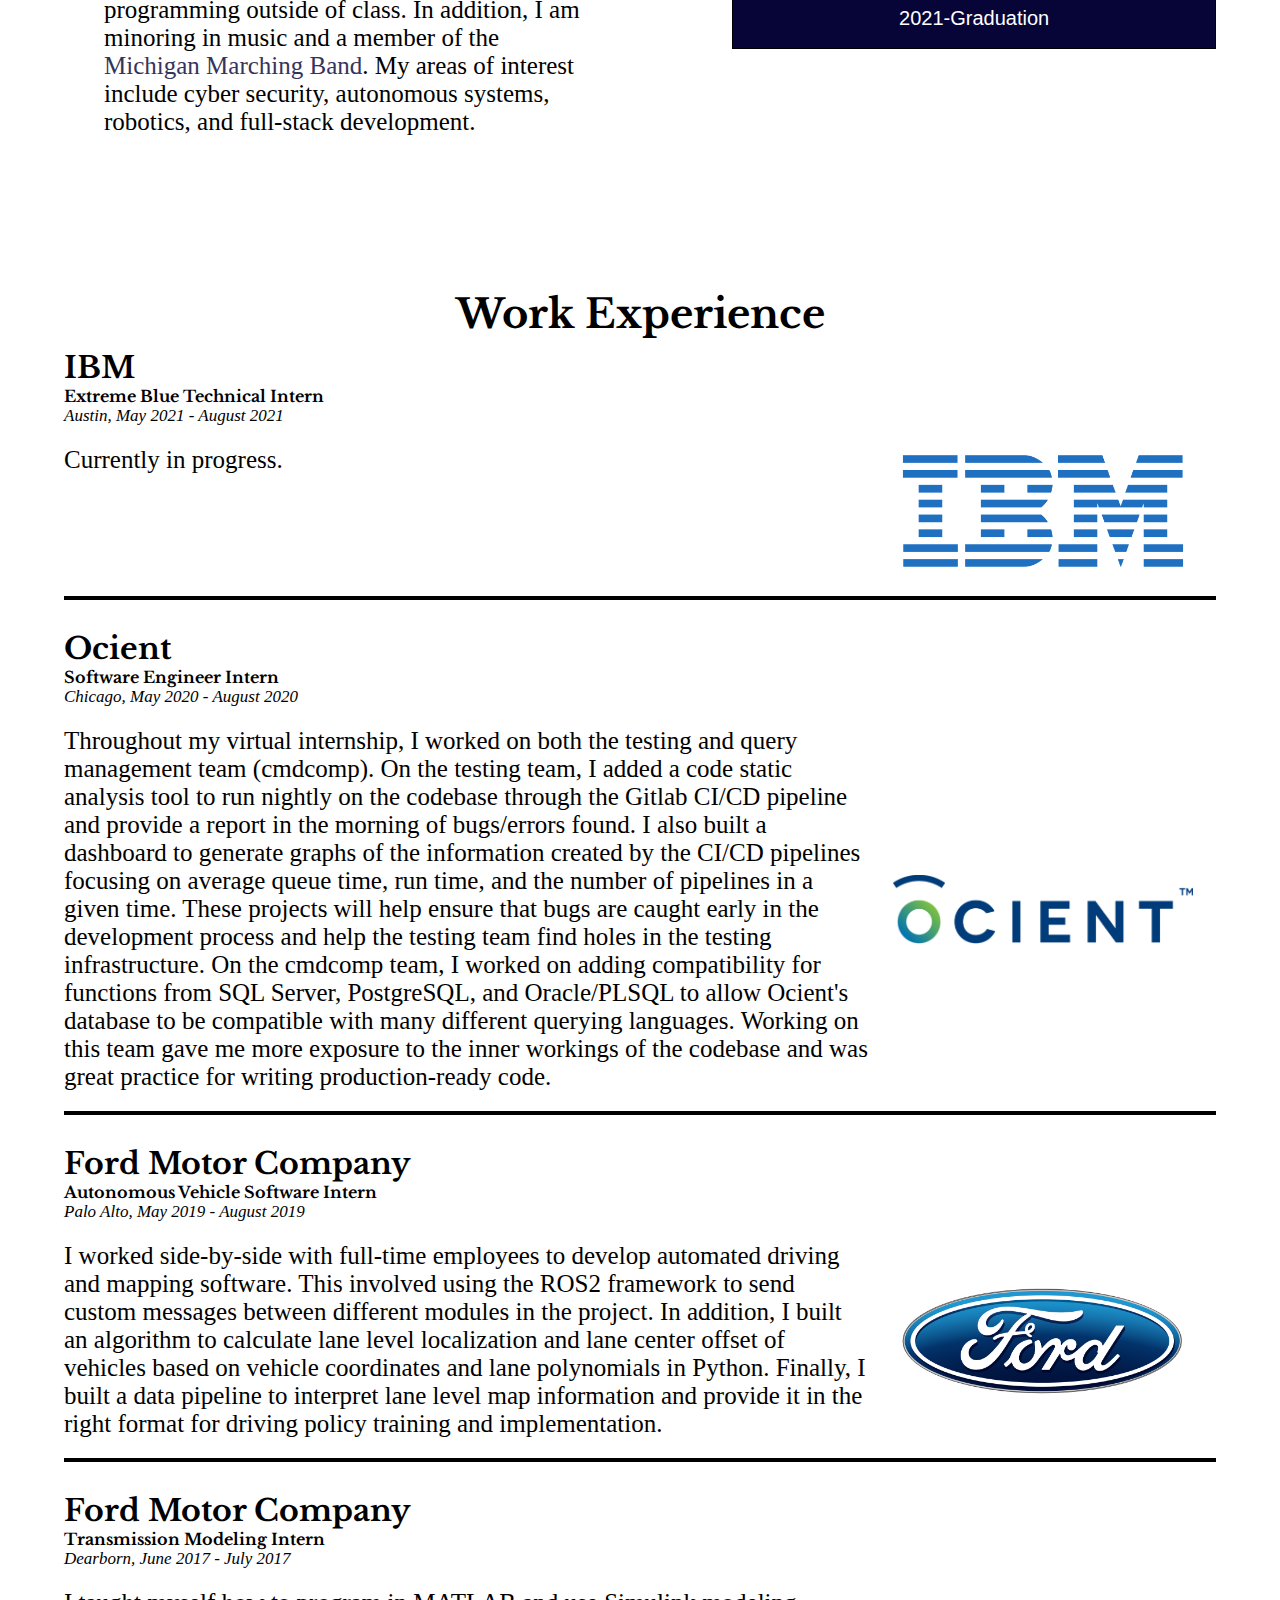
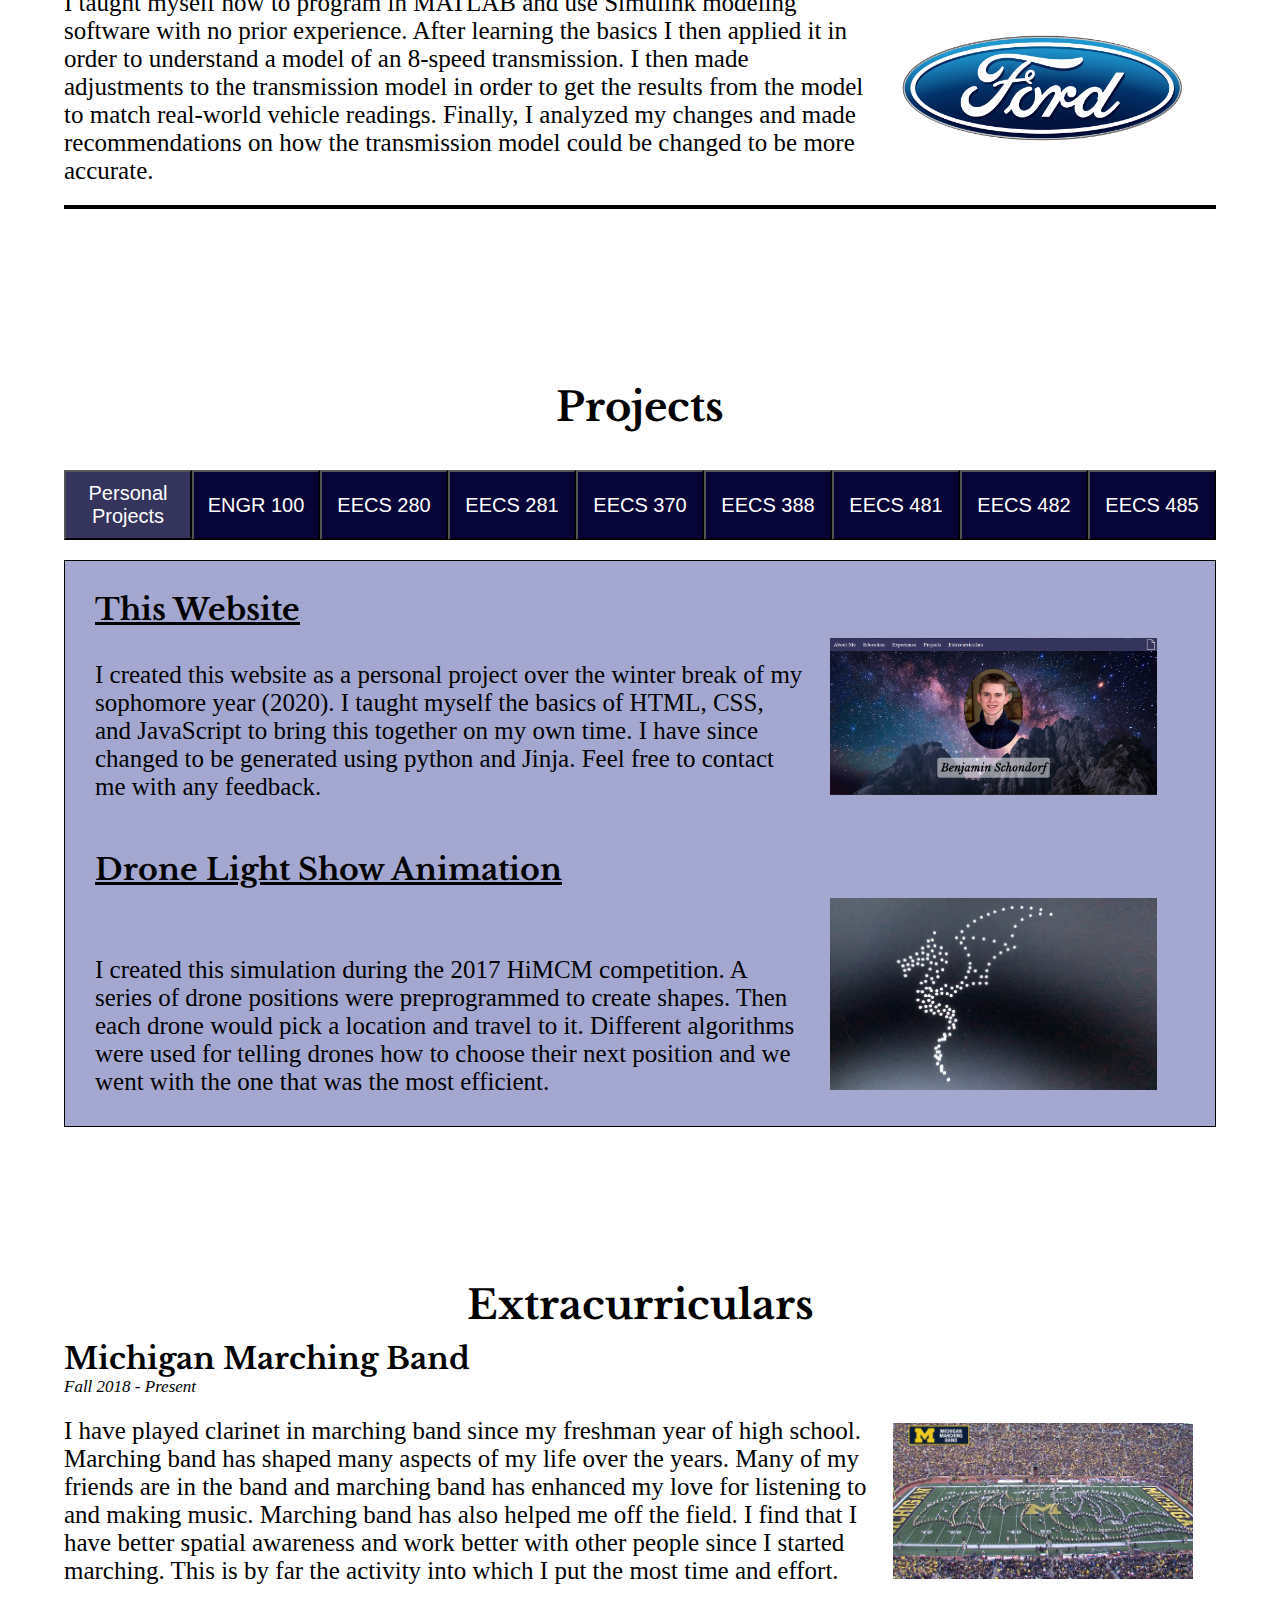
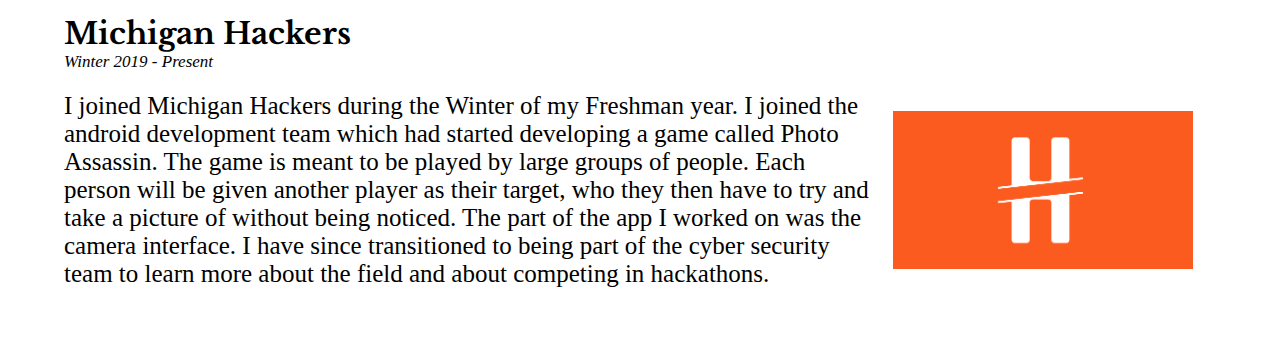
==== commit a0bb1d45: "Finished experience and extracurricular sections. Still need to add projects from last semester" ====
--- a/website/html/index.html
+++ b/website/html/index.html
@@ -217,6 +217,87 @@
         </div>
     </div>
 
+    <a name="experience"></a>
+    <div class="content">
+        <div class="experience">
+            <h1>Work Experience</h1>
+        </div>
+
+        
+            <div class="exp_section" style="margin-top: 0px;">
+                <div class="exp_heading">
+                    <h2>IBM</h2>
+                    <h3>Extreme Blue Technical Intern</h3>
+                    <div class="time_range"><i>Austin, May 2021 - August 2021</i></div>
+                </div>
+                <div class="exp_body">
+                    <div class="exp_split left">
+                        Currently in progress.
+                    </div>
+                    <div class="exp_split right">
+                        <img class="logo" src="resources/IBM_logo.png" alt="IBM Logo">
+                    </div>
+                </div>
+            </div>
+
+            <div class="line"></div>
+        
+            <div class="exp_section" >
+                <div class="exp_heading">
+                    <h2>Ocient</h2>
+                    <h3>Software Engineer Intern</h3>
+                    <div class="time_range"><i>Chicago, May 2020 - August 2020</i></div>
+                </div>
+                <div class="exp_body">
+                    <div class="exp_split left">
+                        Throughout my virtual internship, I worked on both the testing and query management team (cmdcomp). On the testing team, I added a code static analysis tool to run nightly on the codebase through the Gitlab CI/CD pipeline and provide a report in the morning of bugs/errors found. I also built a dashboard to generate graphs of the information created by the CI/CD pipelines focusing on average queue time, run time, and the number of pipelines in a given time. These projects will help ensure that bugs are caught early in the development process and help the testing team find holes in the testing infrastructure. On the cmdcomp team, I worked on adding compatibility for functions from SQL Server, PostgreSQL, and Oracle/PLSQL to allow Ocient&#39;s database to be compatible with many different querying languages. Working on this team gave me more exposure to the inner workings of the codebase and was great practice for writing production-ready code.
+                    </div>
+                    <div class="exp_split right">
+                        <img class="logo" src="resources/Ocient-logo.png" alt="Ocient Logo">
+                    </div>
+                </div>
+            </div>
+
+            <div class="line"></div>
+        
+            <div class="exp_section" >
+                <div class="exp_heading">
+                    <h2>Ford Motor Company</h2>
+                    <h3>Autonomous Vehicle Software Intern</h3>
+                    <div class="time_range"><i>Palo Alto, May 2019 - August 2019</i></div>
+                </div>
+                <div class="exp_body">
+                    <div class="exp_split left">
+                        I worked side-by-side with full-time employees to develop automated driving and mapping software. This involved using the ROS2 framework to send custom messages between different modules in the project. In addition, I built an algorithm to calculate lane level localization and lane center offset of vehicles based on vehicle coordinates and lane polynomials in Python. Finally, I built a data pipeline to interpret lane level map information and provide it in the right format for driving policy training and implementation.
+                    </div>
+                    <div class="exp_split right">
+                        <img class="logo" src="resources/Ford_logo.png" alt="Ford Logo">
+                    </div>
+                </div>
+            </div>
+
+            <div class="line"></div>
+        
+            <div class="exp_section" >
+                <div class="exp_heading">
+                    <h2>Ford Motor Company</h2>
+                    <h3>Transmission Modeling Intern</h3>
+                    <div class="time_range"><i>Dearborn, June 2017 - July 2017</i></div>
+                </div>
+                <div class="exp_body">
+                    <div class="exp_split left">
+                        I taught myself how to program in MATLAB and use Simulink modeling software with no prior experience. After learning the basics I then applied it in order to understand a model of an 8-speed transmission. I then made adjustments to the transmission model in order to get the results from the model to match real-world vehicle readings. Finally, I analyzed my changes and made recommendations on how the transmission model could be changed to be more accurate.
+                    </div>
+                    <div class="exp_split right">
+                        <img class="logo" src="resources/Ford_logo.png" alt="Ford Logo">
+                    </div>
+                </div>
+            </div>
+
+            <div class="line"></div>
+        
+    </div>
+
     <a name="projects"></a>
     <div class="content" style="text-align: center;">
         <div class="proj_header">
@@ -779,6 +860,44 @@
             
         </div>
     </div>
+
+    <a name="extracurriculars"></a>
+    <div class="content" style="margin-bottom: 20px;">
+        <div class="extracurriculars ">
+            <h1>Extracurriculars</h1>
+        </div>
+        
+        <div class="exp_section" style="margin-top: 0px;">
+            <div class="exp_heading">
+                <h2>Michigan Marching Band</h2>
+                <div class="time_range"><i>Fall 2018 - Present</i></div>
+            </div>
+            <div class="exp_body">
+                <div class="exp_split left">
+                    I have played clarinet in marching band since my freshman year of high school. Marching band has shaped many aspects of my life over the years. Many of my friends are in the band and marching band has enhanced my love for listening to and making music. Marching band has also helped me off the field. I find that I have better spatial awareness and work better with other people since I started marching. This is by far the activity into which I put the most time and effort.
+                </div>
+                <div class="exp_split right">
+                    <img class="logo" src="resources/marching_band.jpg" alt="Marching Band Picture">
+                </div>
+            </div>
+        </div>
+        
+        <div class="exp_section" >
+            <div class="exp_heading">
+                <h2>Michigan Hackers</h2>
+                <div class="time_range"><i>Winter 2019 - Present</i></div>
+            </div>
+            <div class="exp_body">
+                <div class="exp_split left">
+                    I joined Michigan Hackers during the Winter of my Freshman year. I joined the android development team which had started developing a game called Photo Assassin. The game is meant to be played by large groups of people. Each person will be given another player as their target, who they then have to try and take a picture of without being noticed. The part of the app I worked on was the camera interface. I have since transitioned to being part of the cyber security team to learn more about the field and about competing in hackathons.
+                </div>
+                <div class="exp_split right">
+                    <img class="logo" src="resources/michigan-hackers.png" alt="Michigan Hackers Picture">
+                </div>
+            </div>
+        </div>
+        
+    </div>
 </body>
 
 </html>--- a/website/html/css/style.css
+++ b/website/html/css/style.css
@@ -197,6 +197,48 @@
     border: 2px solid black;
 }
 
+.exp_section {
+    margin-top: 30px;
+}
+
+.exp_heading {
+    width: min-content;
+    display: table;
+}
+
+.time_range {
+    font-size: 17px;
+    width: max-content;
+}
+
+.exp_body {
+    clear: both;
+    height: max-content;
+    width: inherit;
+    padding-top: 20px;
+    display: flex;
+    flex-direction: row;
+}
+
+.exp_split {
+    width: 50%;
+    height: inherit;
+}
+
+.exp_split.left {
+    width: 70%;
+}
+
+.exp_split.right {
+    width: 26%;
+    margin: auto;
+}
+
+.logo {
+    width: 100%;
+    display: block;
+}
+
 .proj_header {
     width: 80%;
     margin: 0 auto;
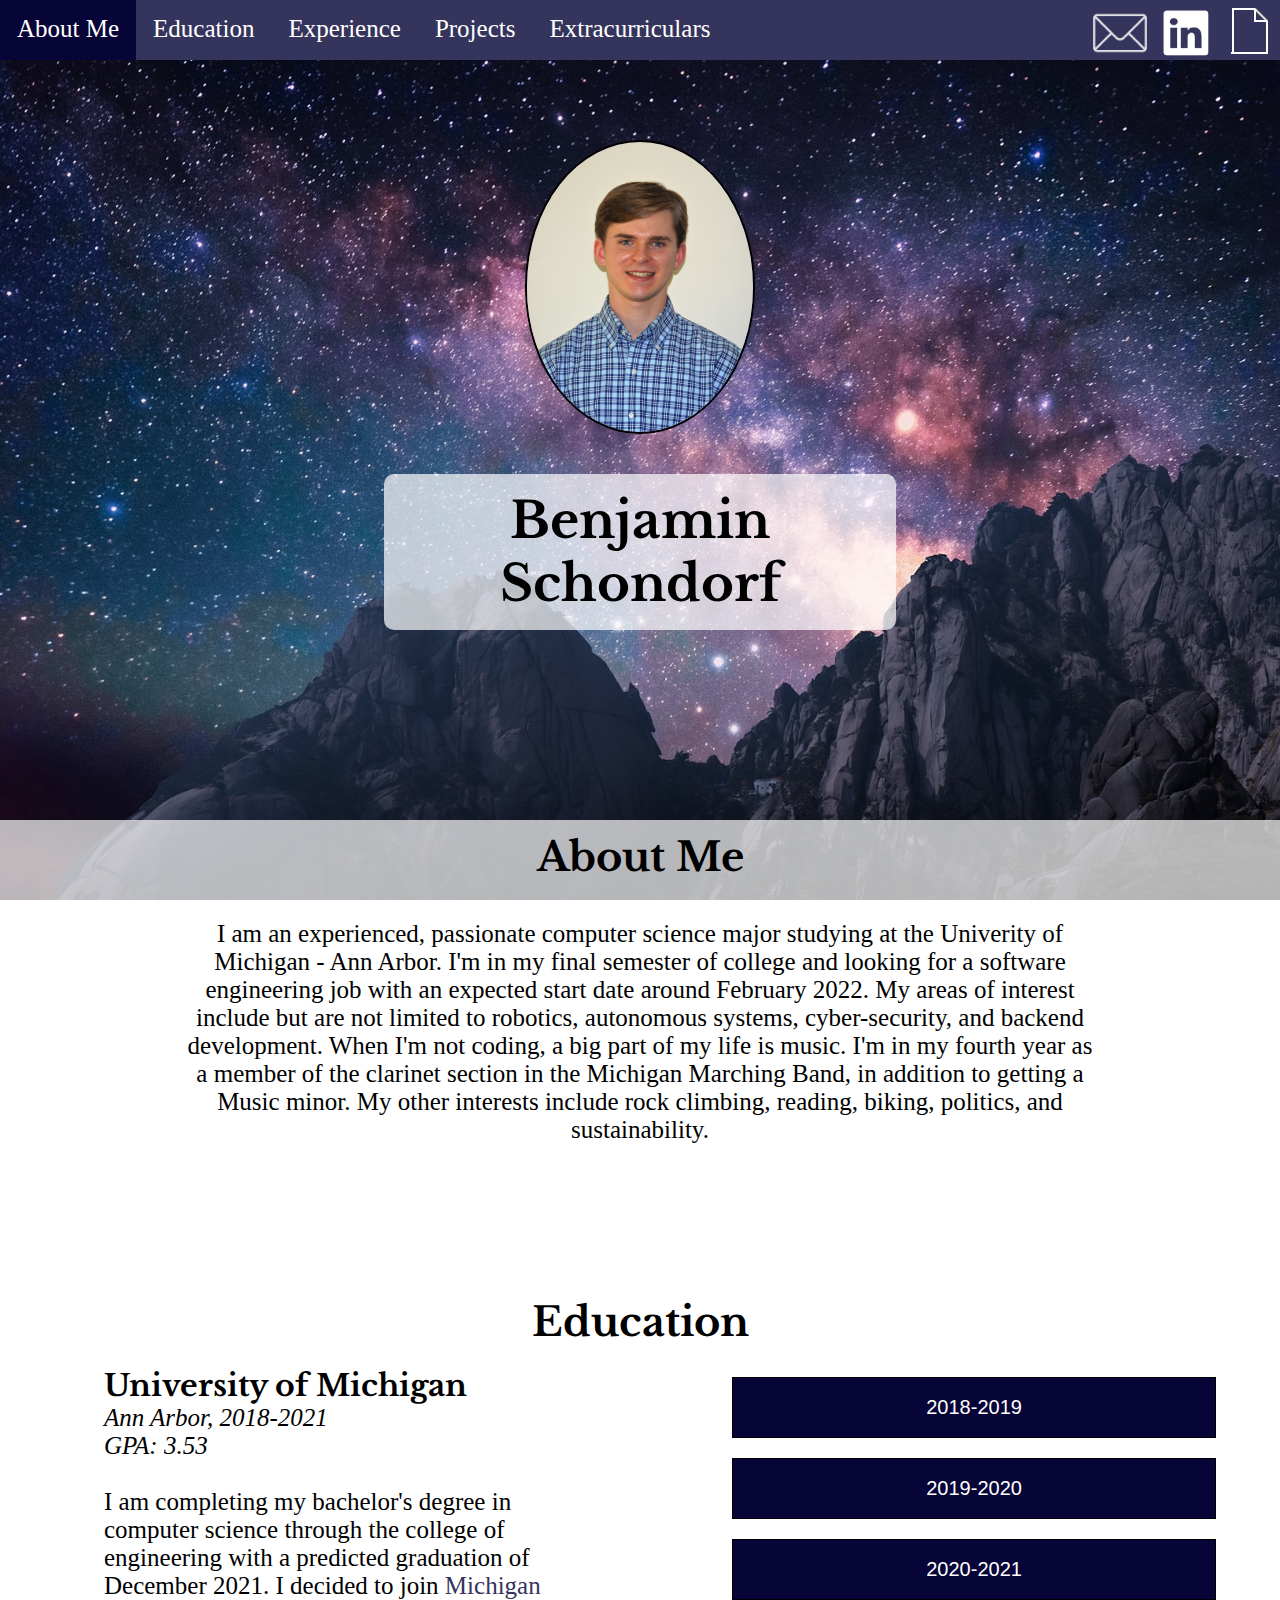
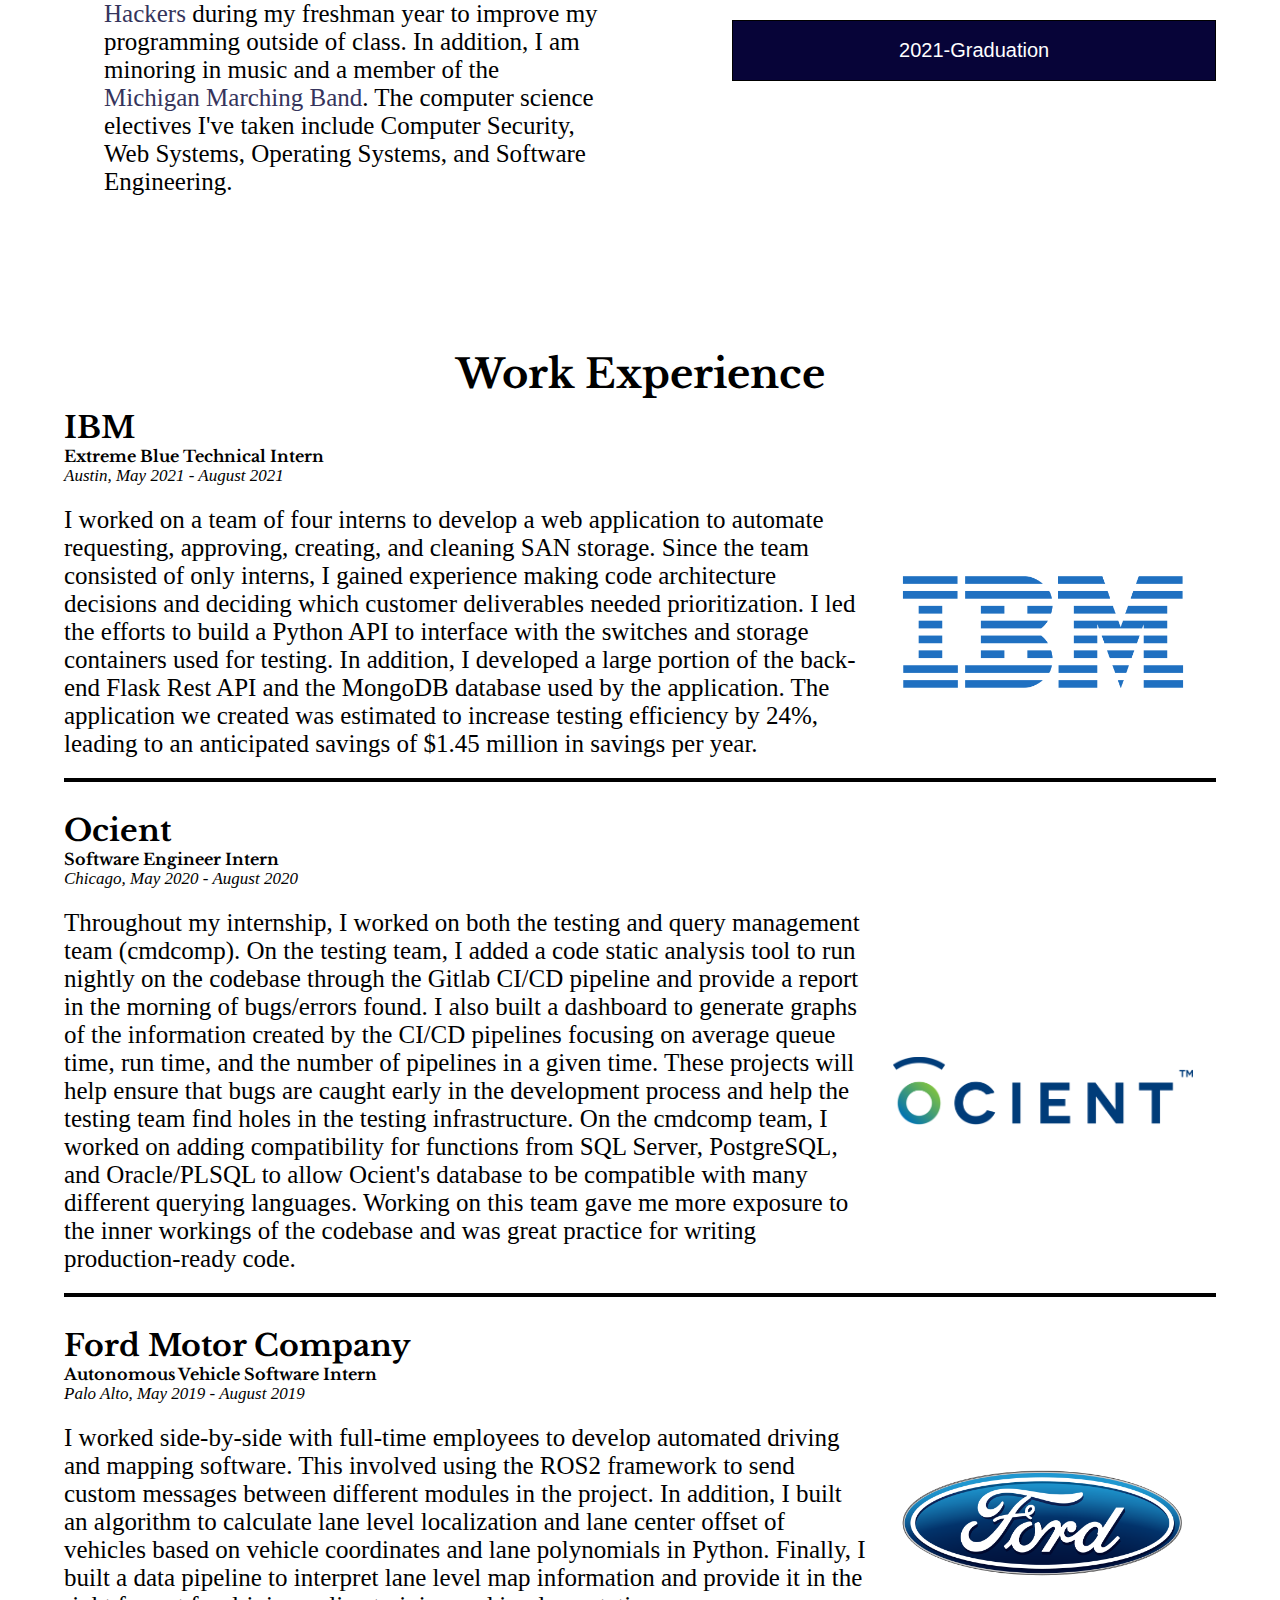
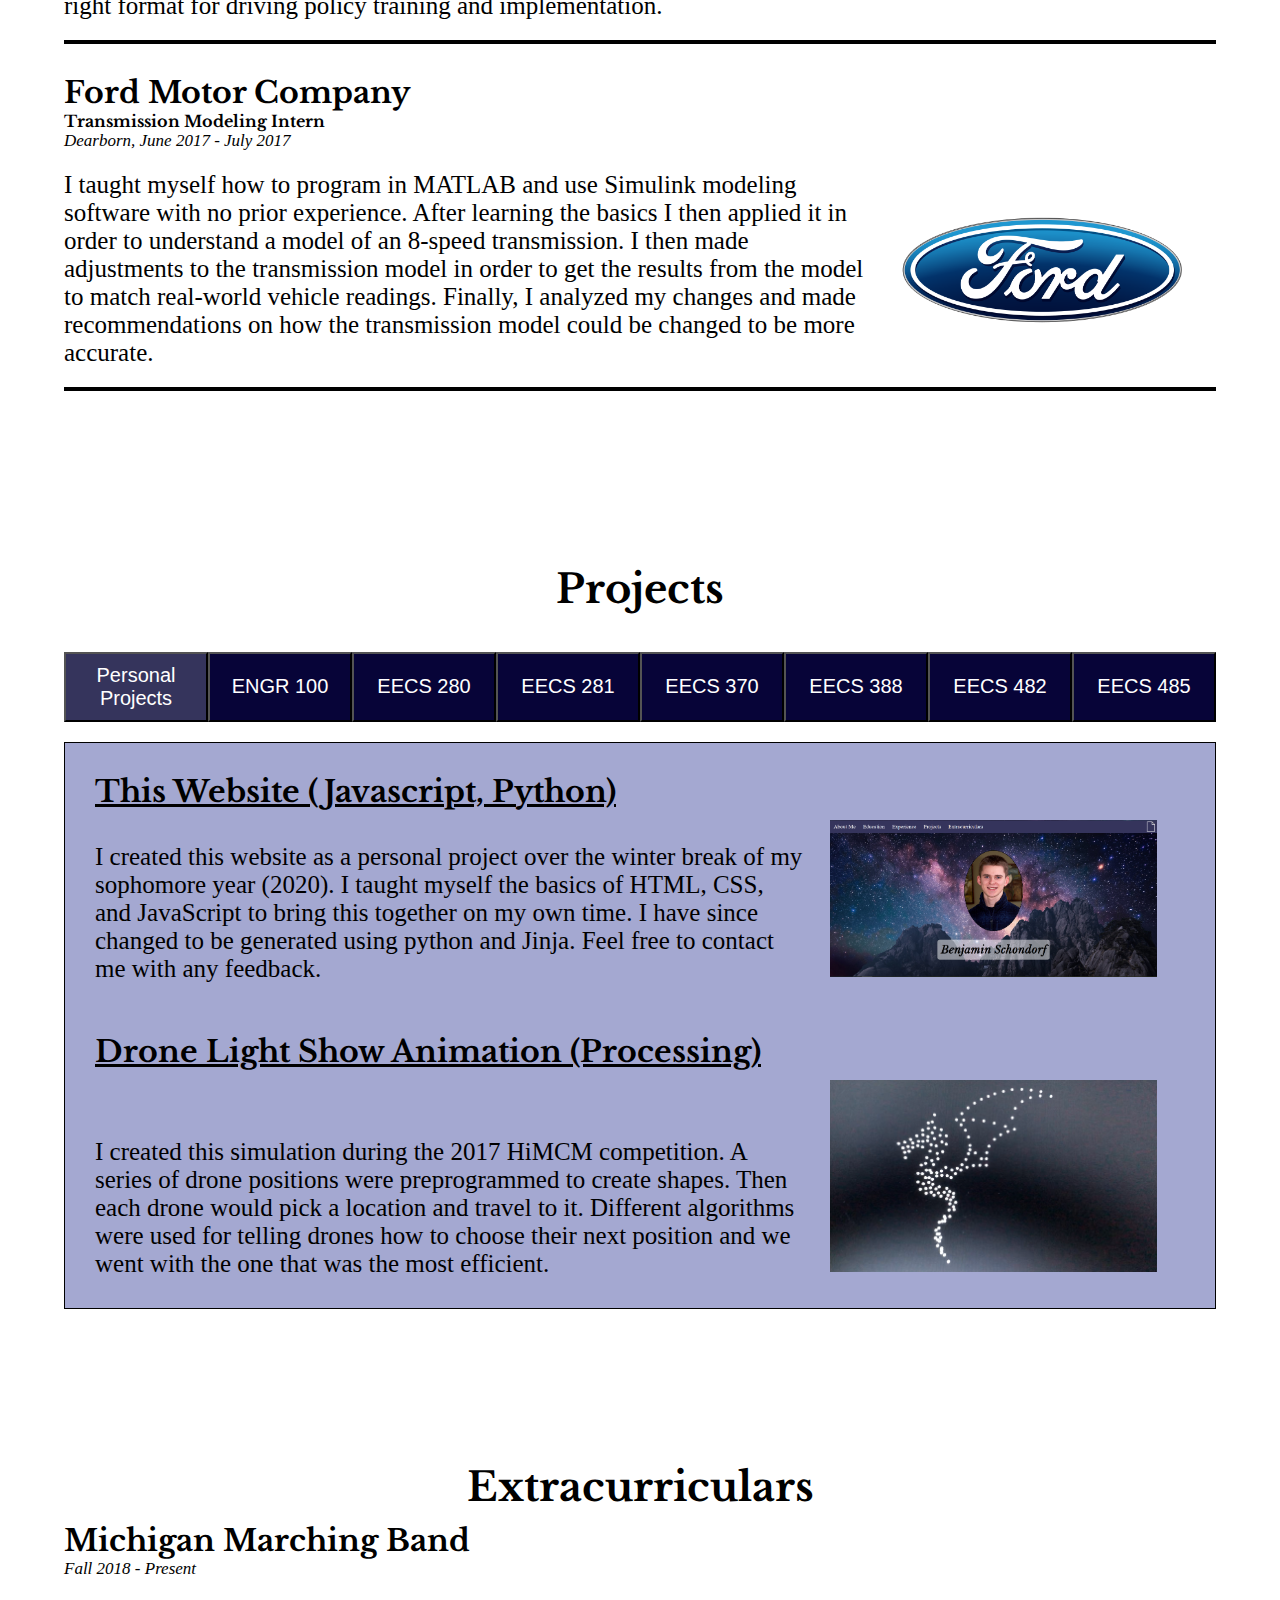
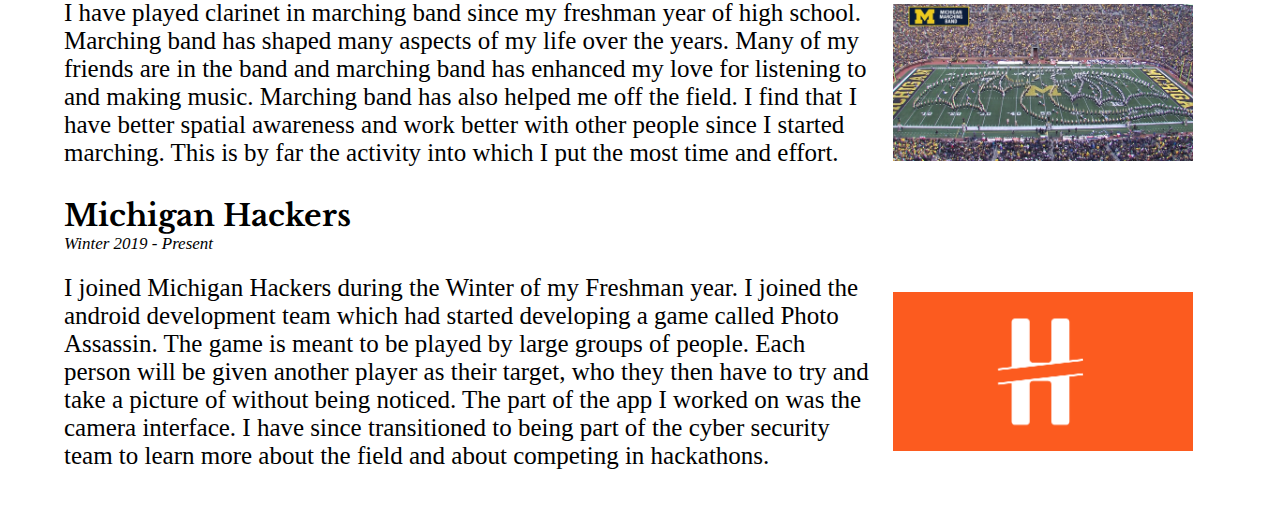
==== commit e52ad10b: "Finished updating website with IBM info and eecs 482" ====
--- a/website/html/index.html
+++ b/website/html/index.html
@@ -25,7 +25,7 @@
         
 
         
-            <a href="resources/Resume Winter 2020.pdf">
+            <a href="resources/Benjamin_Schondorf_Resume.pdf">
                 <img class="tab icon" src="resources/paper_icon_white.png" alt="Resume">
             </a>
         
@@ -40,7 +40,7 @@
     </ul>
 
     <div class="header">
-        <img class="headshot" src="resources/headshot1.jpg" alt="headshot">
+        <img class="headshot" src="resources/headshot_new.jpg" alt="headshot">
         <h1 class="name"> Benjamin Schondorf </h1>
     </div>
 
@@ -49,7 +49,7 @@
         <div class="aboutme">
             <h1>About Me</h1>
             <br>
-            <p>I am an experienced, passionate computer science major studying at the Univerity of Michigan - Ann Arbor. I&#39;m an active member of Michigan Hackers on the cybersecurity team preparing to compete in hackathons. In addition to my major, I am minoring in music as well as playing clarinet in the Michigan Marching Band. This past summer I worked virtually at the startup Ocient as a software engineer intern. I am currently seeking an internship for the summer of 2021.</p>
+            <p>I am an experienced, passionate computer science major studying at the Univerity of Michigan - Ann Arbor. I&#39;m in my final semester of college and looking for a software engineering job with an expected start date around February 2022. My areas of interest include but are not limited to robotics, autonomous systems, cyber-security, and backend development. When I&#39;m not coding, a big part of my life is music. I&#39;m in my fourth year as a member of the clarinet section in the Michigan Marching Band, in addition to getting a Music minor. My other interests include rock climbing, reading, biking, politics, and sustainability.</p>
         </div>
     </div>
 
@@ -69,7 +69,7 @@
                             </div>
                         </div>
                         <br>
-                        <p>I am completing my bachelor's degree in computer science through the college of engineering with a predicted graduation of December 2021. I decided to join <a class="text_link" href="#extracurriculars">Michigan Hackers</a> during my freshman year to improve my programming outside of class. In addition, I am minoring in music and a member of the <a class="text_link" href="#extracurriculars">Michigan Marching Band</a>. My areas of interest include cyber security, autonomous systems, robotics, and full-stack development.</p>
+                        <p>I am completing my bachelor's degree in computer science through the college of engineering with a predicted graduation of December 2021. I decided to join <a class="text_link" href="#extracurriculars">Michigan Hackers</a> during my freshman year to improve my programming outside of class. In addition, I am minoring in music and a member of the <a class="text_link" href="#extracurriculars">Michigan Marching Band</a>. The computer science electives I've taken include Computer Security, Web Systems, Operating Systems, and Software Engineering.</p>
                     
                 </div>
             </div>
@@ -232,7 +232,7 @@
                 </div>
                 <div class="exp_body">
                     <div class="exp_split left">
-                        Currently in progress.
+                        I worked on a team of four interns to develop a web application to automate requesting, approving, creating, and cleaning SAN storage. Since the team consisted of only interns, I gained experience making code architecture decisions and deciding which customer deliverables needed prioritization. I led the efforts to build a Python API to interface with the switches and storage containers used for testing. In addition, I developed a large portion of the back-end Flask Rest API  and the MongoDB database used by the application. The application we created was estimated to increase testing efficiency by 24%, leading to an anticipated savings of $1.45 million in savings per year.
                     </div>
                     <div class="exp_split right">
                         <img class="logo" src="resources/IBM_logo.png" alt="IBM Logo">
@@ -250,7 +250,7 @@
                 </div>
                 <div class="exp_body">
                     <div class="exp_split left">
-                        Throughout my virtual internship, I worked on both the testing and query management team (cmdcomp). On the testing team, I added a code static analysis tool to run nightly on the codebase through the Gitlab CI/CD pipeline and provide a report in the morning of bugs/errors found. I also built a dashboard to generate graphs of the information created by the CI/CD pipelines focusing on average queue time, run time, and the number of pipelines in a given time. These projects will help ensure that bugs are caught early in the development process and help the testing team find holes in the testing infrastructure. On the cmdcomp team, I worked on adding compatibility for functions from SQL Server, PostgreSQL, and Oracle/PLSQL to allow Ocient&#39;s database to be compatible with many different querying languages. Working on this team gave me more exposure to the inner workings of the codebase and was great practice for writing production-ready code.
+                        Throughout my internship, I worked on both the testing and query management team (cmdcomp). On the testing team, I added a code static analysis tool to run nightly on the codebase through the Gitlab CI/CD pipeline and provide a report in the morning of bugs/errors found. I also built a dashboard to generate graphs of the information created by the CI/CD pipelines focusing on average queue time, run time, and the number of pipelines in a given time. These projects will help ensure that bugs are caught early in the development process and help the testing team find holes in the testing infrastructure. On the cmdcomp team, I worked on adding compatibility for functions from SQL Server, PostgreSQL, and Oracle/PLSQL to allow Ocient&#39;s database to be compatible with many different querying languages. Working on this team gave me more exposure to the inner workings of the codebase and was great practice for writing production-ready code.
                     </div>
                     <div class="exp_split right">
                         <img class="logo" src="resources/Ocient-logo.png" alt="Ocient Logo">
@@ -320,8 +320,6 @@
                 
                     <button class="collapsible_hor"  onclick="openProject(event, '388', 'collapsible_hor', 'proj_dropdown')">EECS 388</button>
                 
-                    <button class="collapsible_hor"  onclick="openProject(event, '481', 'collapsible_hor', 'proj_dropdown')">EECS 481</button>
-                
                     <button class="collapsible_hor"  onclick="openProject(event, '482', 'collapsible_hor', 'proj_dropdown')">EECS 482</button>
                 
                     <button class="collapsible_hor"  onclick="openProject(event, '485', 'collapsible_hor', 'proj_dropdown')">EECS 485</button>
@@ -334,7 +332,7 @@
                     
                         <div class="proj_body" style="margin-top: 0px;">
                             <div class="proj_name">
-                                <h2>This Website</h2>
+                                <h2>This Website (Javascript, Python)</h2>
                             </div>
         
                             <div class="proj_split  left">
@@ -347,7 +345,7 @@
                     
                         <div class="proj_body" >
                             <div class="proj_name">
-                                <h2>Drone Light Show Animation</h2>
+                                <h2>Drone Light Show Animation (Processing)</h2>
                             </div>
         
                             <div class="proj_split  left">
@@ -367,7 +365,7 @@
                     
                         <div class="proj_body" style="margin-top: 0px;">
                             <div class="proj_name">
-                                <h2>Autonomous Drone Navigation</h2>
+                                <h2>Autonomous Drone Navigation (C++)</h2>
                             </div>
         
                             <div class="proj_split  left">
@@ -387,7 +385,7 @@
                     
                         <div class="proj_body" style="margin-top: 0px;">
                             <div class="proj_name">
-                                <h2>Statistics Calculator</h2>
+                                <h2>Statistics Calculator (C++)</h2>
                             </div>
         
                             <div class="proj_split  left">
@@ -400,7 +398,7 @@
                     
                         <div class="proj_body" >
                             <div class="proj_name">
-                                <h2>Image Resizing</h2>
+                                <h2>Image Resizing (C++)</h2>
                             </div>
         
                             <div class="proj_split  left">
@@ -413,7 +411,7 @@
                     
                         <div class="proj_body" >
                             <div class="proj_name">
-                                <h2>Euchre Simulator</h2>
+                                <h2>Euchre Simulator (C++)</h2>
                             </div>
         
                             <div class="proj_split  left">
@@ -426,7 +424,7 @@
                     
                         <div class="proj_body" >
                             <div class="proj_name">
-                                <h2>HTTP Requests</h2>
+                                <h2>HTTP Requests (C++)</h2>
                             </div>
         
                             <div class="proj_split  left">
@@ -439,7 +437,7 @@
                     
                         <div class="proj_body" >
                             <div class="proj_name">
-                                <h2>Post Classification</h2>
+                                <h2>Post Classification (C++)</h2>
                             </div>
         
                             <div class="proj_split  left">
@@ -459,7 +457,7 @@
                     
                         <div class="proj_body" style="margin-top: 0px;">
                             <div class="proj_name">
-                                <h2>Puzzle Solver</h2>
+                                <h2>Puzzle Solver (C++)</h2>
                             </div>
         
                             <div class="proj_split  left">
@@ -472,7 +470,7 @@
                     
                         <div class="proj_body" >
                             <div class="proj_name">
-                                <h2>Stocks on Stocks on Stocks</h2>
+                                <h2>Stocks on Stocks on Stocks (C++)</h2>
                             </div>
         
                             <div class="proj_split  left">
@@ -485,7 +483,7 @@
                     
                         <div class="proj_body" >
                             <div class="proj_name">
-                                <h2>SillyQL</h2>
+                                <h2>SillyQL (C++)</h2>
                             </div>
         
                             <div class="proj_split  left">
@@ -498,7 +496,7 @@
                     
                         <div class="proj_body" >
                             <div class="proj_name">
-                                <h2>Drone Delivery</h2>
+                                <h2>Drone Delivery (C++)</h2>
                             </div>
         
                             <div class="proj_split  left">
@@ -518,7 +516,7 @@
                     
                         <div class="proj_body" style="margin-top: 0px;">
                             <div class="proj_name">
-                                <h2>LC-2K Assembler and Simulator</h2>
+                                <h2>LC-2K Assembler and Simulator (C)</h2>
                             </div>
         
                             <div class="proj_split  left">
@@ -531,7 +529,7 @@
                     
                         <div class="proj_body" >
                             <div class="proj_name">
-                                <h2>LC-2K Assembler and Linker</h2>
+                                <h2>LC-2K Assembler and Linker (C)</h2>
                             </div>
         
                             <div class="proj_split  left">
@@ -544,7 +542,7 @@
                     
                         <div class="proj_body" >
                             <div class="proj_name">
-                                <h2>LC-2K Pipeline Assembler</h2>
+                                <h2>LC-2K Pipeline Assembler (C)</h2>
                             </div>
         
                             <div class="proj_split  left">
@@ -557,7 +555,7 @@
                     
                         <div class="proj_body" >
                             <div class="proj_name">
-                                <h2>Cache Simulator</h2>
+                                <h2>Cache Simulator (C)</h2>
                             </div>
         
                             <div class="proj_split  left">
@@ -577,7 +575,7 @@
                     
                         <div class="proj_body" style="margin-top: 0px;">
                             <div class="proj_name">
-                                <h2>Vulnerable Applications of Cryptography</h2>
+                                <h2>Vulnerable Applications of Cryptography (Python)</h2>
                             </div>
         
                             <div class="proj_split  left">
@@ -590,7 +588,7 @@
                     
                         <div class="proj_body" >
                             <div class="proj_name">
-                                <h2>Attacking Insecure Website</h2>
+                                <h2>Attacking Insecure Website (Python)</h2>
                             </div>
         
                             <div class="proj_split  left">
@@ -603,7 +601,7 @@
                     
                         <div class="proj_body" >
                             <div class="proj_name">
-                                <h2>Analyzing and Attacking Networks</h2>
+                                <h2>Analyzing and Attacking Networks (Golang)</h2>
                             </div>
         
                             <div class="proj_split  left">
@@ -616,7 +614,7 @@
                     
                         <div class="proj_body" >
                             <div class="proj_name">
-                                <h2>Control-flow Hijacking</h2>
+                                <h2>Control-flow Hijacking (Python)</h2>
                             </div>
         
                             <div class="proj_split  left">
@@ -629,7 +627,7 @@
                     
                         <div class="proj_body" >
                             <div class="proj_name">
-                                <h2>Digital Forensics Analysis</h2>
+                                <h2>Digital Forensics Analysis (Python)</h2>
                             </div>
         
                             <div class="proj_split  left">
@@ -637,91 +635,6 @@
                             </div>
                             <div class="proj_split right">
                                 <img class="proj_pictures" src="resources/digital_forensics.jpg" alt="Digital Forensics Picture">
-                            </div>
-                        </div>
-                    
-                </div>
-            
-                <div class="proj_dropdown " id="481" >
-                    
-                        <h2 class="class_name">Software Engineering</h2>
-                    
-                    
-                        <div class="proj_body" style="margin-top: 0px;">
-                            <div class="proj_name">
-                                <h2></h2>
-                            </div>
-        
-                            <div class="proj_split  left">
-                                <p></p>
-                            </div>
-                            <div class="proj_split right">
-                                <img class="proj_pictures" src="" alt="">
-                            </div>
-                        </div>
-                    
-                        <div class="proj_body" >
-                            <div class="proj_name">
-                                <h2></h2>
-                            </div>
-        
-                            <div class="proj_split  left">
-                                <p></p>
-                            </div>
-                            <div class="proj_split right">
-                                <img class="proj_pictures" src="" alt="">
-                            </div>
-                        </div>
-                    
-                        <div class="proj_body" >
-                            <div class="proj_name">
-                                <h2></h2>
-                            </div>
-        
-                            <div class="proj_split  left">
-                                <p></p>
-                            </div>
-                            <div class="proj_split right">
-                                <img class="proj_pictures" src="" alt="">
-                            </div>
-                        </div>
-                    
-                        <div class="proj_body" >
-                            <div class="proj_name">
-                                <h2></h2>
-                            </div>
-        
-                            <div class="proj_split  left">
-                                <p></p>
-                            </div>
-                            <div class="proj_split right">
-                                <img class="proj_pictures" src="" alt="">
-                            </div>
-                        </div>
-                    
-                        <div class="proj_body" >
-                            <div class="proj_name">
-                                <h2></h2>
-                            </div>
-        
-                            <div class="proj_split  left">
-                                <p></p>
-                            </div>
-                            <div class="proj_split right">
-                                <img class="proj_pictures" src="" alt="">
-                            </div>
-                        </div>
-                    
-                        <div class="proj_body" >
-                            <div class="proj_name">
-                                <h2></h2>
-                            </div>
-        
-                            <div class="proj_split  left">
-                                <p></p>
-                            </div>
-                            <div class="proj_split right">
-                                <img class="proj_pictures" src="" alt="">
                             </div>
                         </div>
                     
@@ -729,58 +642,58 @@
             
                 <div class="proj_dropdown " id="482" >
                     
-                        <h2 class="class_name">Introduction to Operating Systems</h2>
+                        <h2 class="class_name">Introduction to Operating Systems (C++)</h2>
                     
                     
                         <div class="proj_body" style="margin-top: 0px;">
                             <div class="proj_name">
-                                <h2></h2>
-                            </div>
-        
-                            <div class="proj_split  left">
-                                <p></p>
-                            </div>
-                            <div class="proj_split right">
-                                <img class="proj_pictures" src="" alt="">
-                            </div>
-                        </div>
-                    
-                        <div class="proj_body" >
-                            <div class="proj_name">
-                                <h2></h2>
-                            </div>
-        
-                            <div class="proj_split  left">
-                                <p></p>
-                            </div>
-                            <div class="proj_split right">
-                                <img class="proj_pictures" src="" alt="">
-                            </div>
-                        </div>
-                    
-                        <div class="proj_body" >
-                            <div class="proj_name">
-                                <h2></h2>
-                            </div>
-        
-                            <div class="proj_split  left">
-                                <p></p>
-                            </div>
-                            <div class="proj_split right">
-                                <img class="proj_pictures" src="" alt="">
-                            </div>
-                        </div>
-                    
-                        <div class="proj_body" >
-                            <div class="proj_name">
-                                <h2></h2>
-                            </div>
-        
-                            <div class="proj_split  left">
-                                <p></p>
-                            </div>
-                            <div class="proj_split right">
-                                <img class="proj_pictures" src="" alt="">
+                                <h2>Disk Scheduler (C++)</h2>
+                            </div>
+        
+                            <div class="proj_split  left">
+                                <p>In this project, I wrote a concurrent program that issues and services disk requests to teach the basics of threading. On startup, the program creates a specified number of requester threads to issue requests and one thread to service requests. While running, the servicer thread handles requests in shortest seek time first (SSTF) order. Additionally, it will only serve requests when its request queue is filled to maximize the number of requests it can choose.</p>
+                            </div>
+                            <div class="proj_split right">
+                                <img class="proj_pictures" src="resources/Disk_Scheduler.jpg" alt="Disk Scheduler Picture">
+                            </div>
+                        </div>
+                    
+                        <div class="proj_body" >
+                            <div class="proj_name">
+                                <h2>Thread Library (C++)</h2>
+                            </div>
+        
+                            <div class="proj_split  left">
+                                <p>In this project, I built a thread library which that was able to create threads, cvs, and mutexes. Threads had a yield function that allowed them to voluntarily give up the CPU to the next runnable thread. I used the Linux ucontext.h library in this project to handle context switching (getcontext, makecontext, setcontext, swapcontext). Overall, this project gave me a much better understanding of how threads work and how to use them efficiently.</p>
+                            </div>
+                            <div class="proj_split right">
+                                <img class="proj_pictures" src="resources/multithreading.jpeg" alt="Multithreading Picture">
+                            </div>
+                        </div>
+                    
+                        <div class="proj_body" >
+                            <div class="proj_name">
+                                <h2>Memory Manager (C++)</h2>
+                            </div>
+        
+                            <div class="proj_split  left">
+                                <p>In this project, I designed and implemented a pager (the part of the kernel that handles virtual address spaces). My pager provided allowed processes to read and write data to swap files and/or regular files. Data stored in swap files are private to processes and are freed when the process exits. Data in regular files could be accessed simultaneously by processes and lived beyond the lifetime of any given process. Programs used the pager by making calls to vm_map(filename, block), which returned a pointer to the correct memory location.</p>
+                            </div>
+                            <div class="proj_split right">
+                                <img class="proj_pictures" src="resources/memory_allocation.png" alt="Memory Managment Picture">
+                            </div>
+                        </div>
+                    
+                        <div class="proj_body" >
+                            <div class="proj_name">
+                                <h2>Network File Server (C++)</h2>
+                            </div>
+        
+                            <div class="proj_split  left">
+                                <p>In this project, I implemented a multi-threaded network file server. This was my first time writing a substantial multi-threaded program. While processing requests, the file server used handed-over-hand locking to prevent race conditions when reading and writing to files. Overall, I gained a better understanding of hierarchical file systems, socket programming, client-server systems, and network protocols.</p>
+                            </div>
+                            <div class="proj_split right">
+                                <img class="proj_pictures" src="resources/file_server.jpg" alt="File Server Picture">
                             </div>
                         </div>
                     
@@ -793,7 +706,7 @@
                     
                         <div class="proj_body" style="margin-top: 0px;">
                             <div class="proj_name">
-                                <h2>Templated Static Site Generator</h2>
+                                <h2>Templated Static Site Generator (Python, HTML)</h2>
                             </div>
         
                             <div class="proj_split  left">
@@ -806,7 +719,7 @@
                     
                         <div class="proj_body" >
                             <div class="proj_name">
-                                <h2>Server-side Dynamic Pages</h2>
+                                <h2>Server-side Dynamic Pages (PYthon, HTML)</h2>
                             </div>
         
                             <div class="proj_split  left">
@@ -819,7 +732,7 @@
                     
                         <div class="proj_body" >
                             <div class="proj_name">
-                                <h2>Client-side Dynamic Pages</h2>
+                                <h2>Client-side Dynamic Pages (Python, HTML, Javascript)</h2>
                             </div>
         
                             <div class="proj_split  left">
@@ -832,7 +745,7 @@
                     
                         <div class="proj_body" >
                             <div class="proj_name">
-                                <h2>Map Reduce</h2>
+                                <h2>Map Reduce (Python)</h2>
                             </div>
         
                             <div class="proj_split  left">
@@ -845,7 +758,7 @@
                     
                         <div class="proj_body" >
                             <div class="proj_name">
-                                <h2>Wikipedia Search Engine</h2>
+                                <h2>Wikipedia Search Engine (Python, HTML, Javascript)</h2>
                             </div>
         
                             <div class="proj_split  left">
--- a/website/html/css/style.css
+++ b/website/html/css/style.css
@@ -15,10 +15,9 @@
 
 body {
     background-image: url("../resources/space_background.jpg");
-    background-position: center center;
     background-repeat: no-repeat;
     background-attachment: fixed;
-    background-size: 100% auto;
+    background-size: cover;
     font-size: 25px;
 }
 
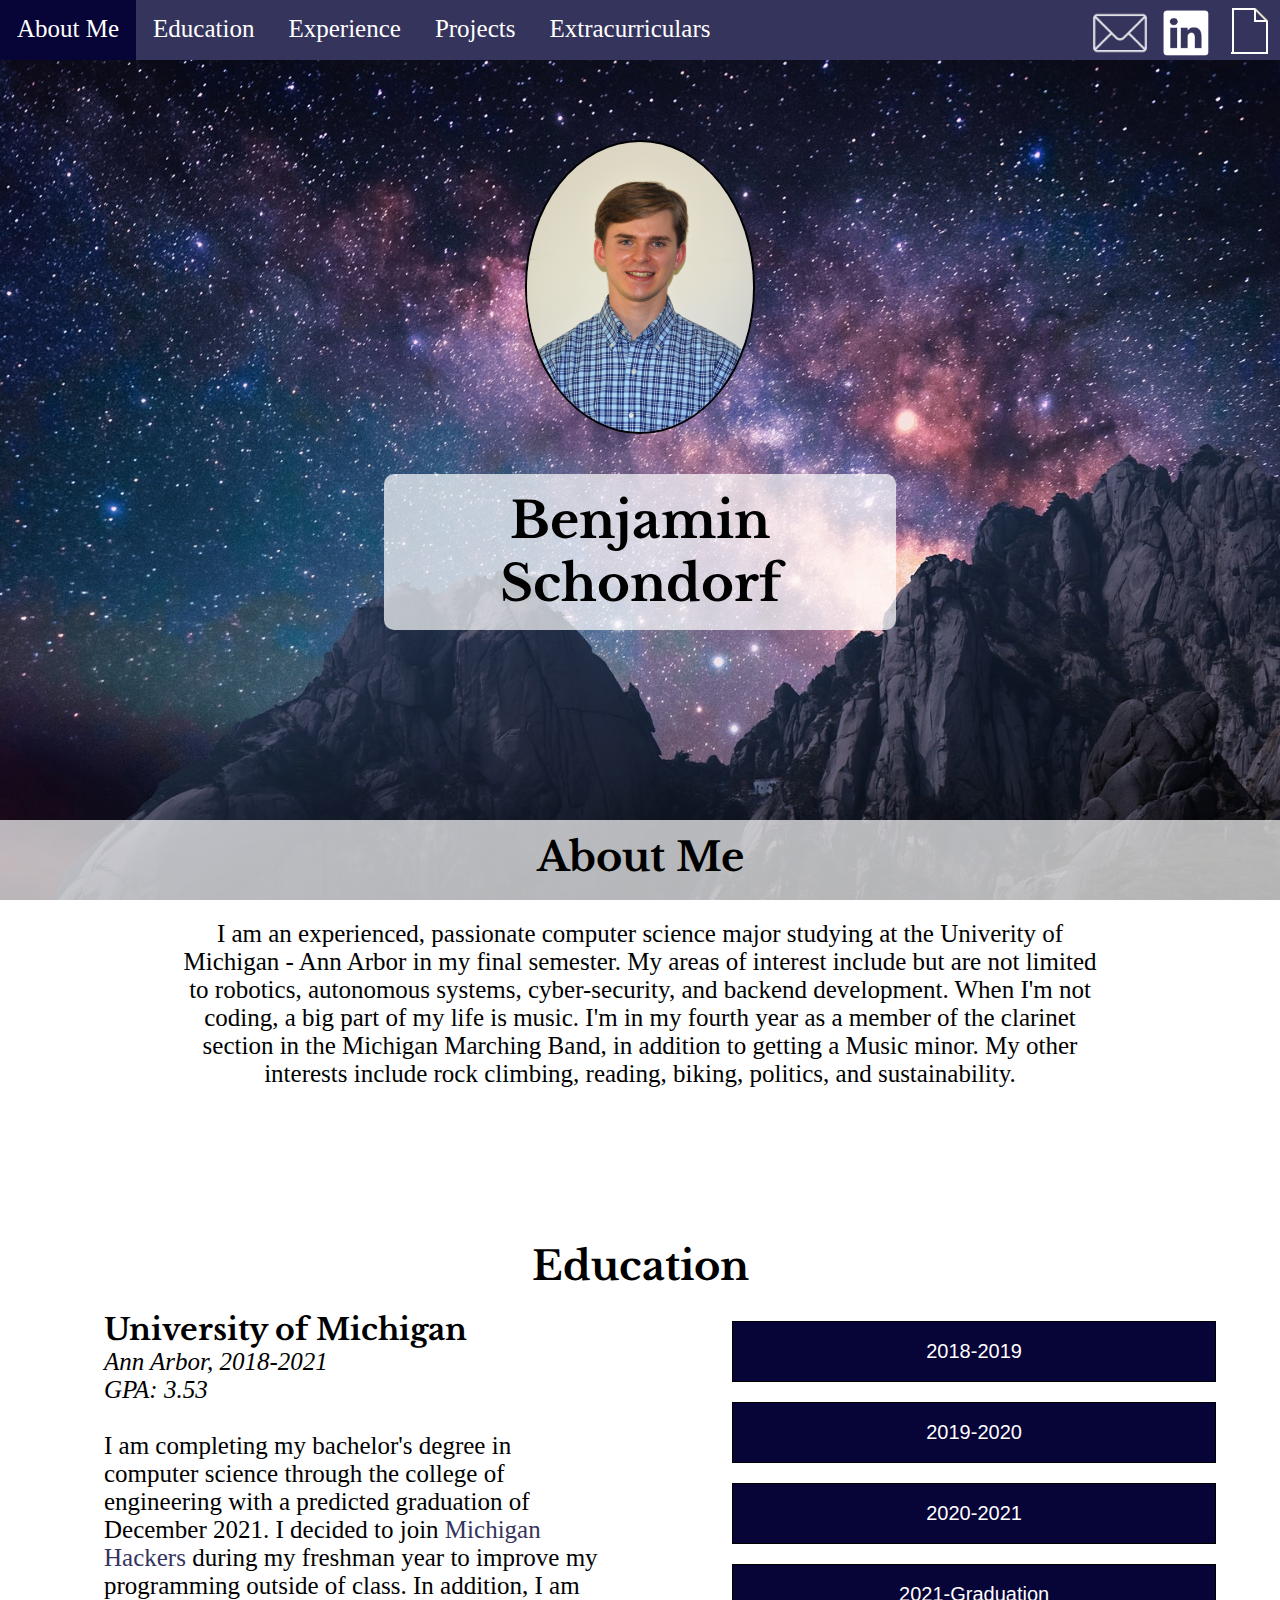
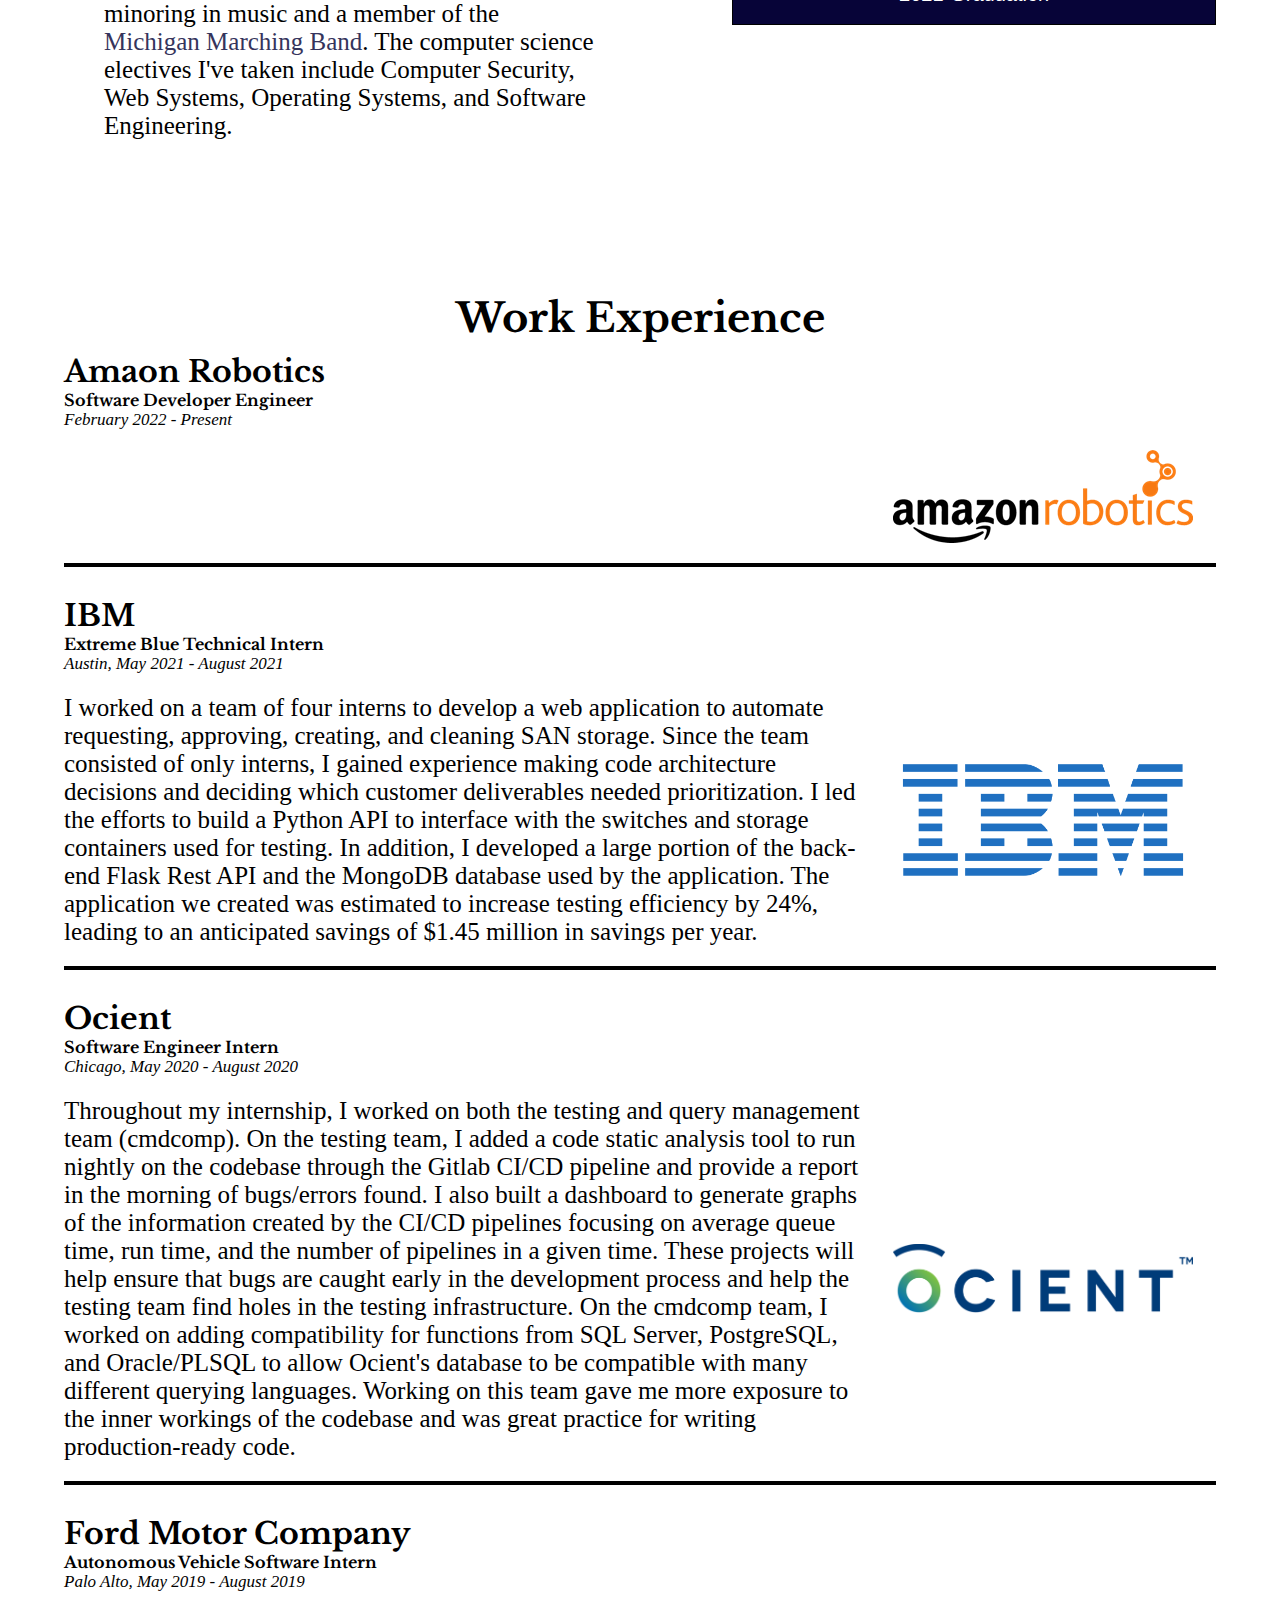
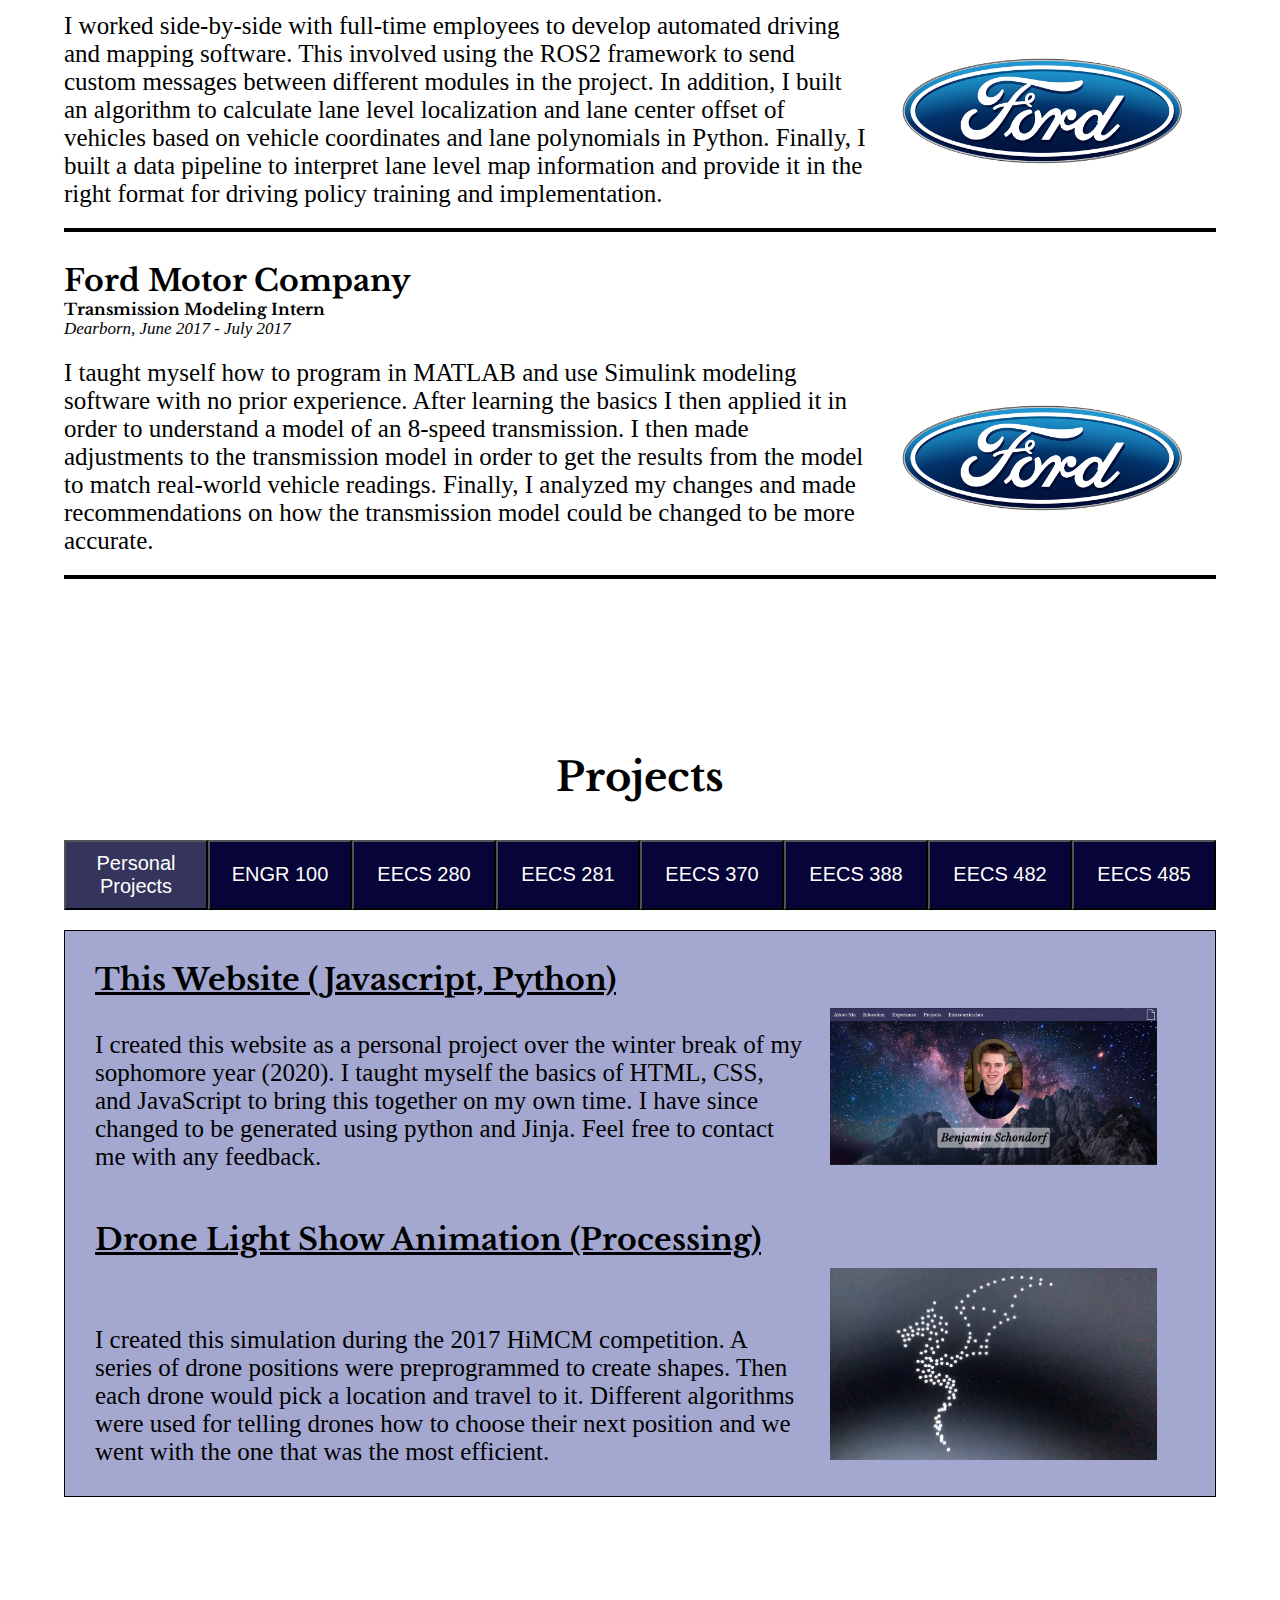
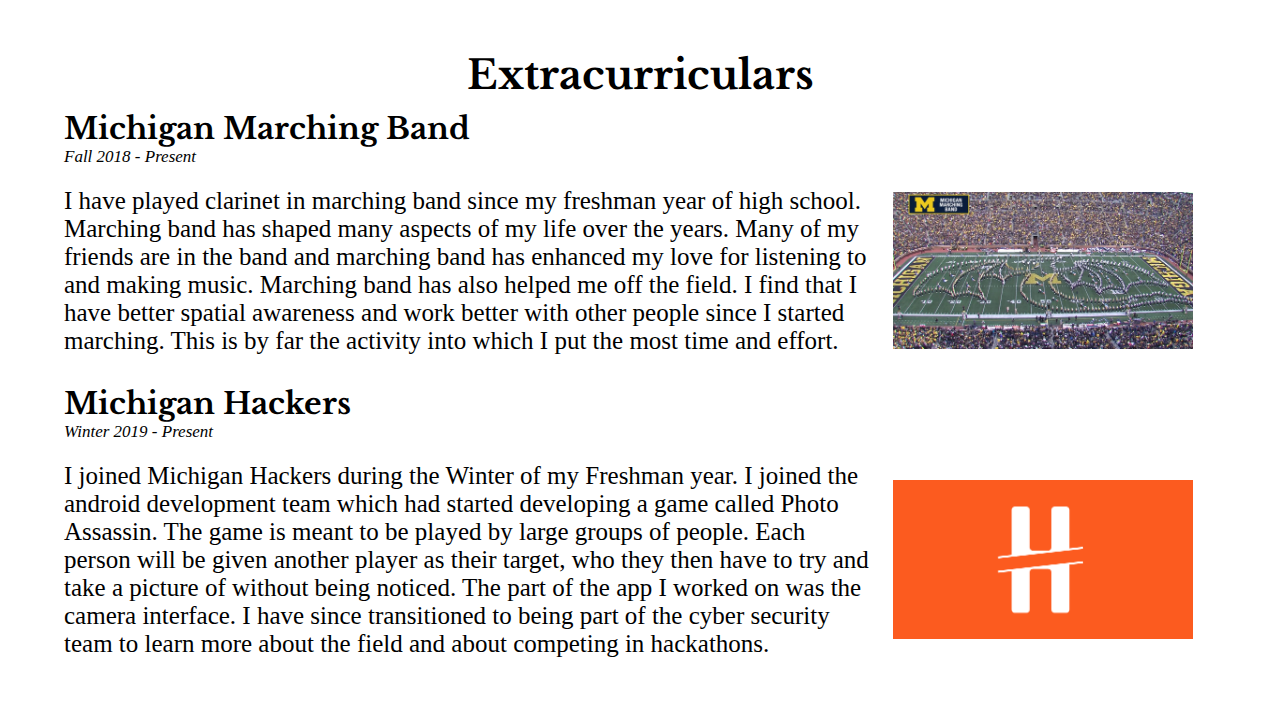
==== commit d8979d14: "updated to after graduation" ====
--- a/website/html/index.html
+++ b/website/html/index.html
@@ -49,7 +49,7 @@
         <div class="aboutme">
             <h1>About Me</h1>
             <br>
-            <p>I am an experienced, passionate computer science major studying at the Univerity of Michigan - Ann Arbor. I&#39;m in my final semester of college and looking for a software engineering job with an expected start date around February 2022. My areas of interest include but are not limited to robotics, autonomous systems, cyber-security, and backend development. When I&#39;m not coding, a big part of my life is music. I&#39;m in my fourth year as a member of the clarinet section in the Michigan Marching Band, in addition to getting a Music minor. My other interests include rock climbing, reading, biking, politics, and sustainability.</p>
+            <p>I am an experienced, passionate computer science major studying at the Univerity of Michigan - Ann Arbor in my final semester. My areas of interest include but are not limited to robotics, autonomous systems, cyber-security, and backend development. When I&#39;m not coding, a big part of my life is music. I&#39;m in my fourth year as a member of the clarinet section in the Michigan Marching Band, in addition to getting a Music minor. My other interests include rock climbing, reading, biking, politics, and sustainability.</p>
         </div>
     </div>
 
@@ -225,6 +225,24 @@
 
         
             <div class="exp_section" style="margin-top: 0px;">
+                <div class="exp_heading">
+                    <h2>Amaon Robotics</h2>
+                    <h3>Software Developer Engineer</h3>
+                    <div class="time_range"><i>February 2022 - Present</i></div>
+                </div>
+                <div class="exp_body">
+                    <div class="exp_split left">
+                        
+                    </div>
+                    <div class="exp_split right">
+                        <img class="logo" src="resources/Amazon_Robotics_logo.png" alt="Amazon Robotics Logo">
+                    </div>
+                </div>
+            </div>
+
+            <div class="line"></div>
+        
+            <div class="exp_section" >
                 <div class="exp_heading">
                     <h2>IBM</h2>
                     <h3>Extreme Blue Technical Intern</h3>
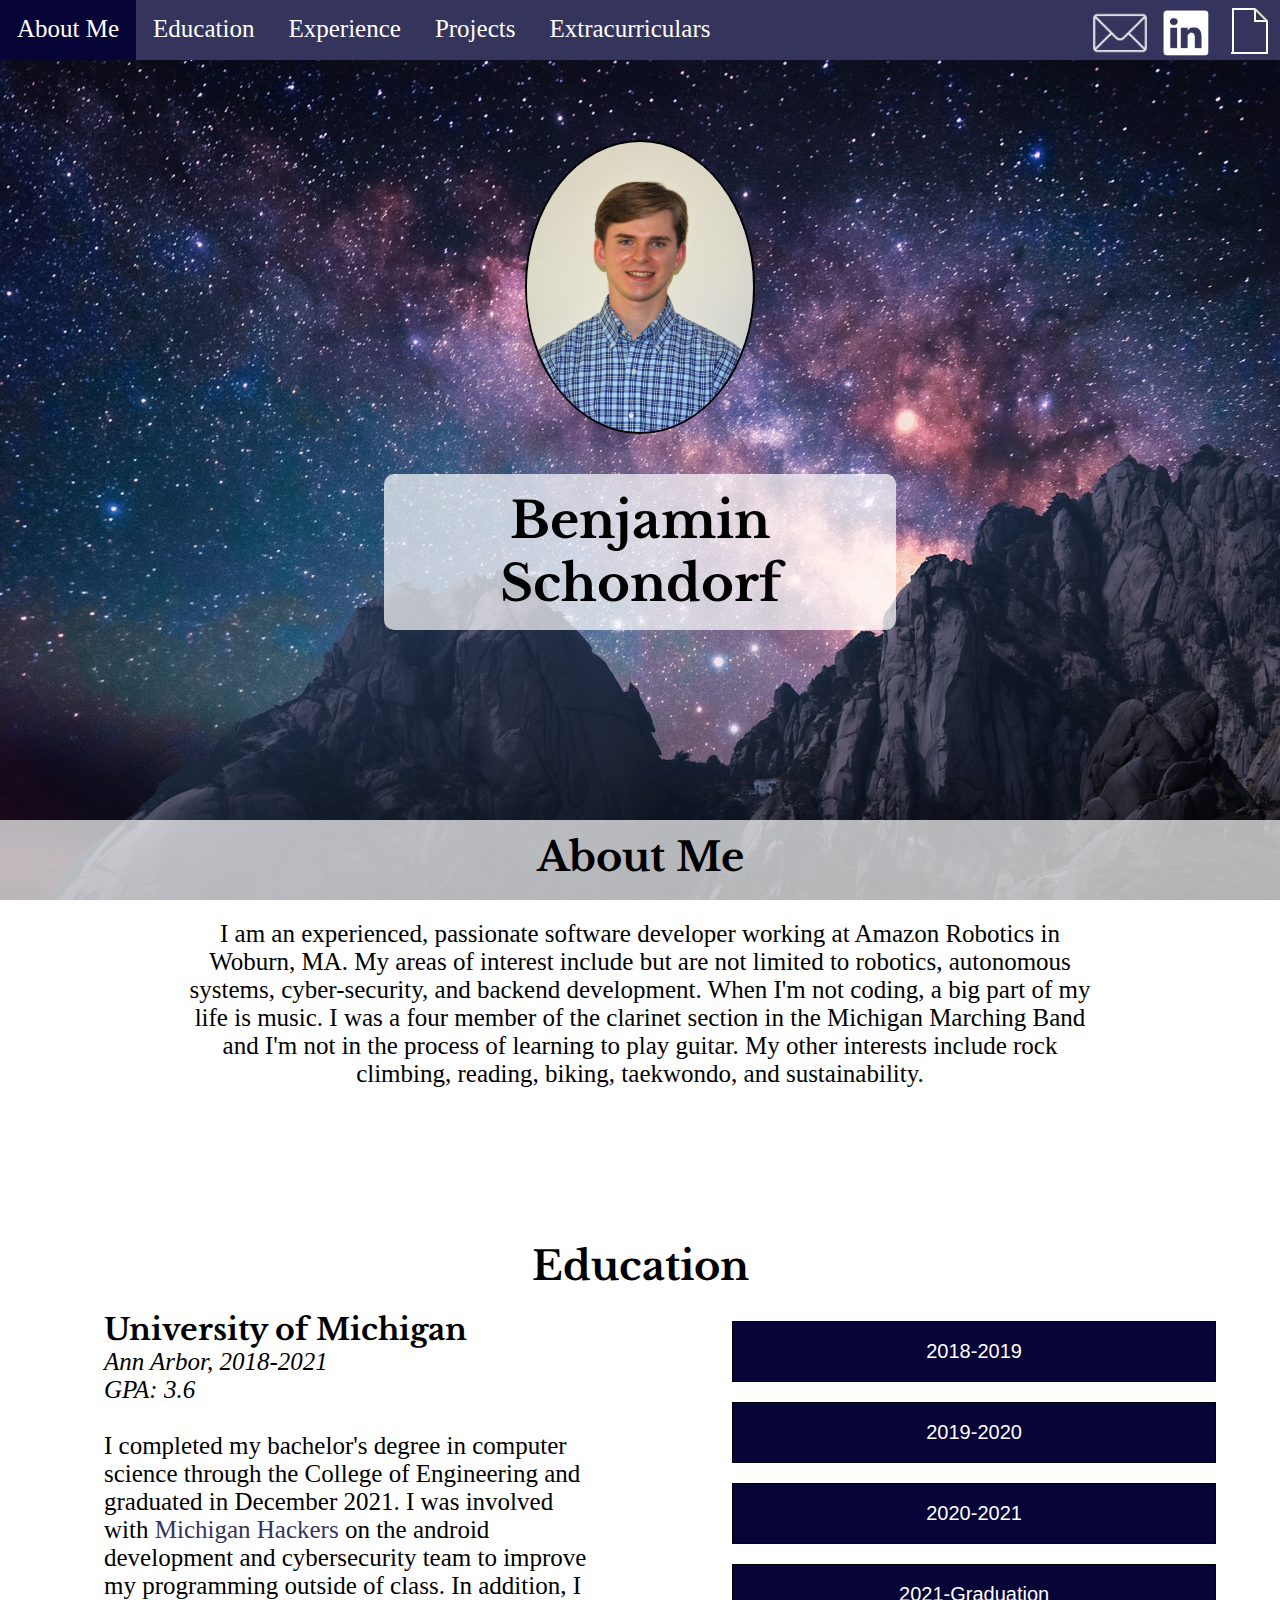
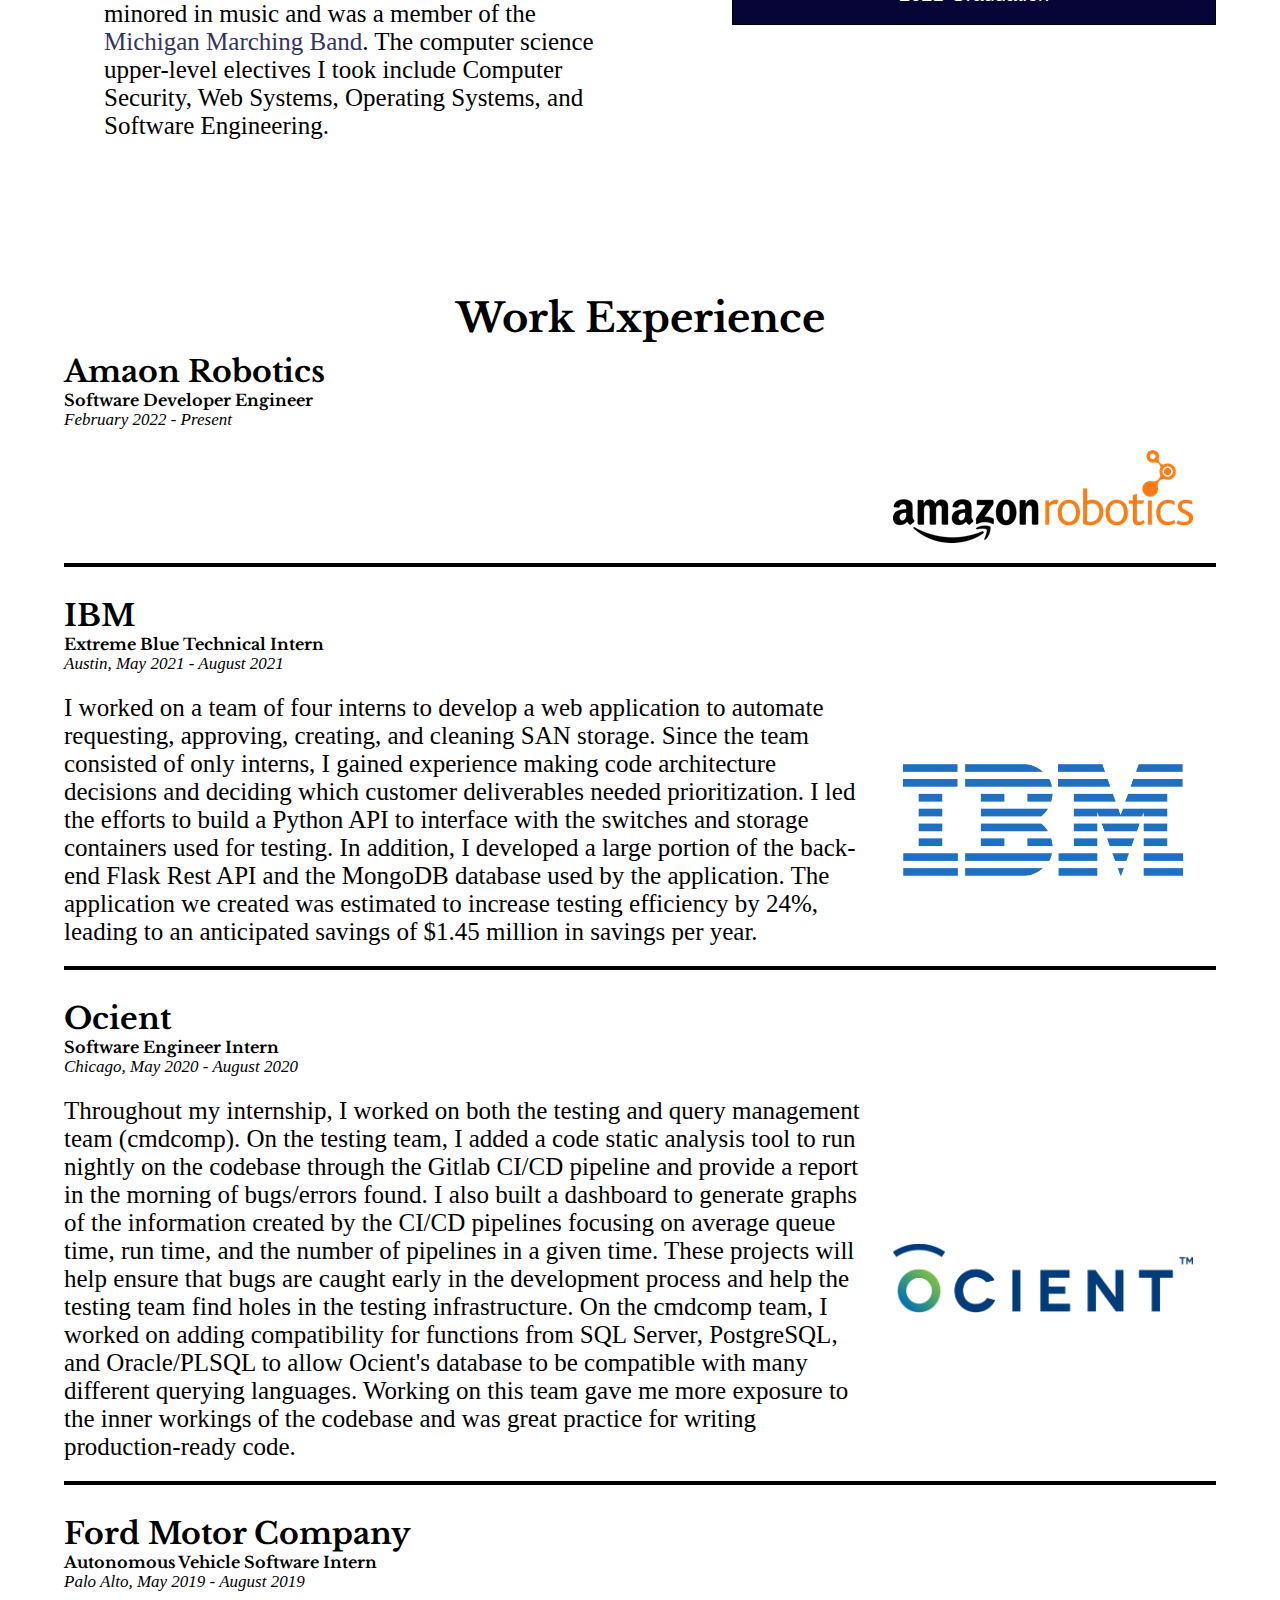
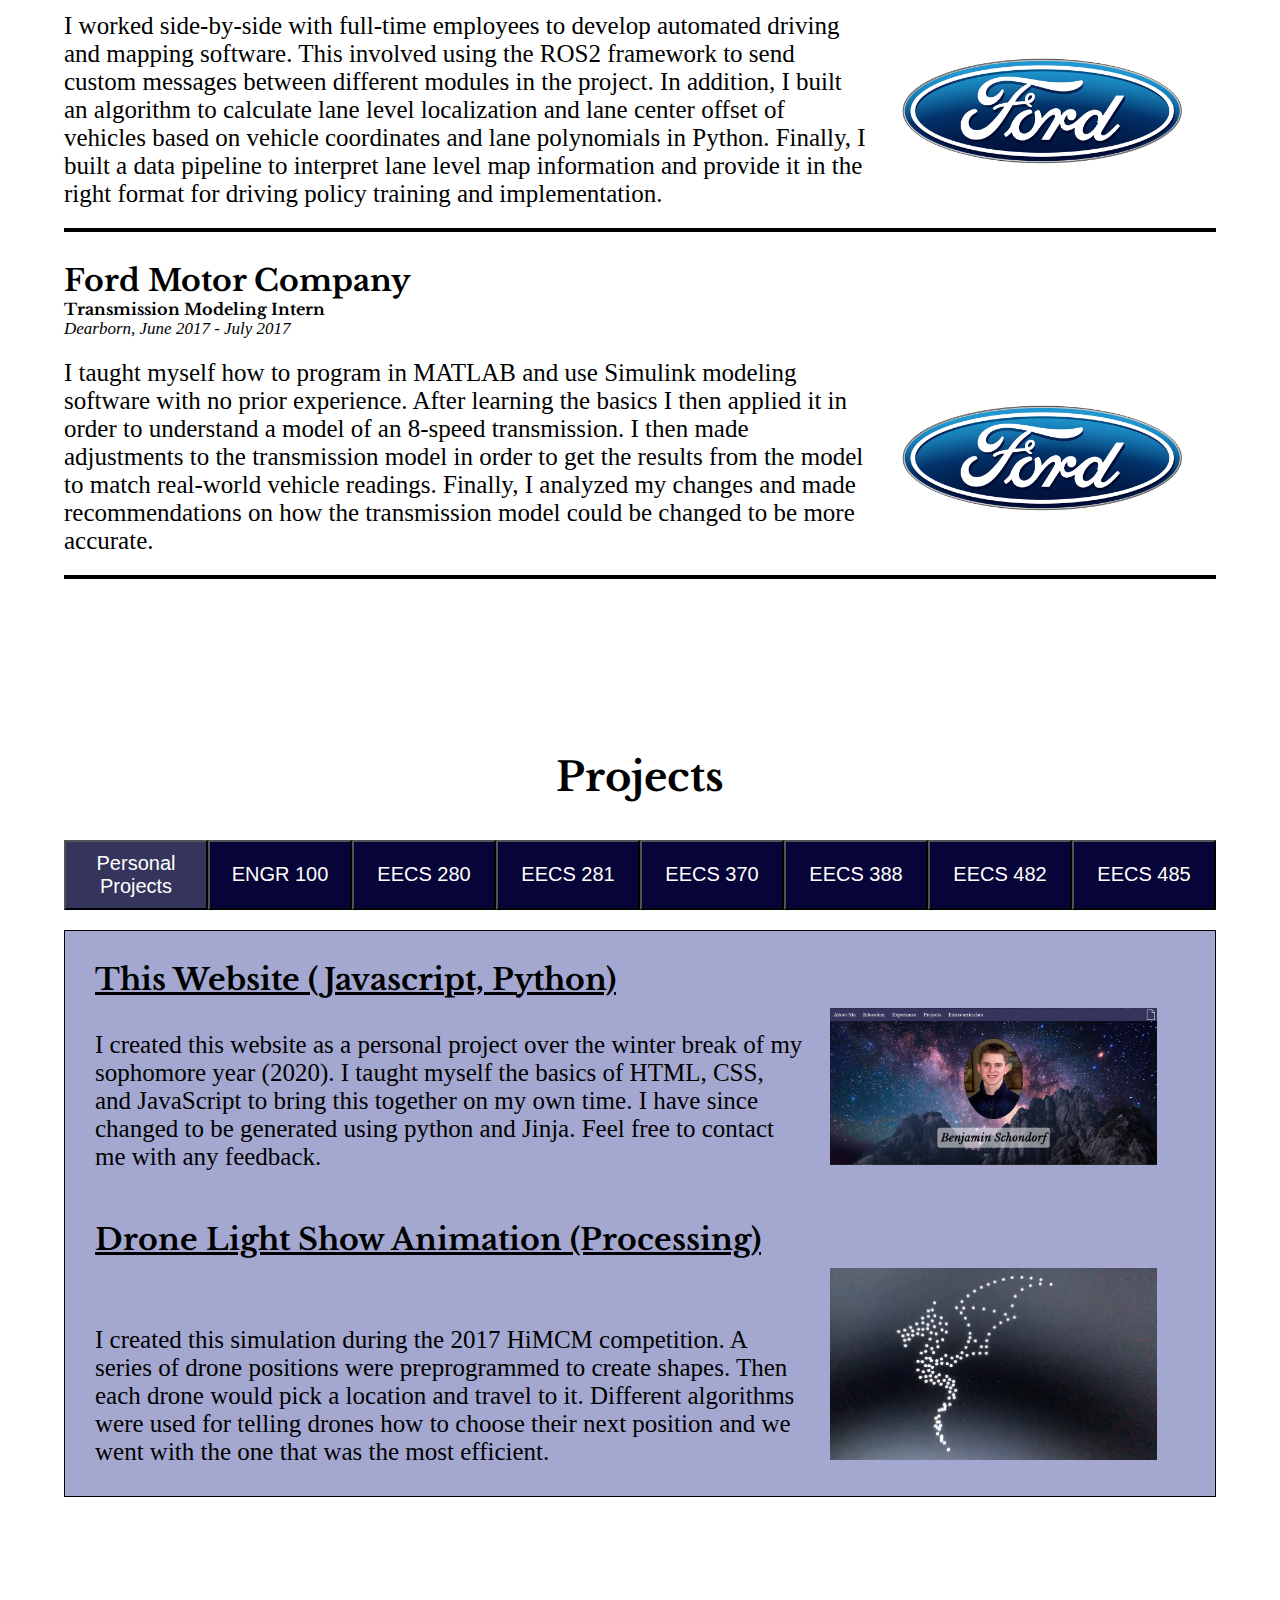
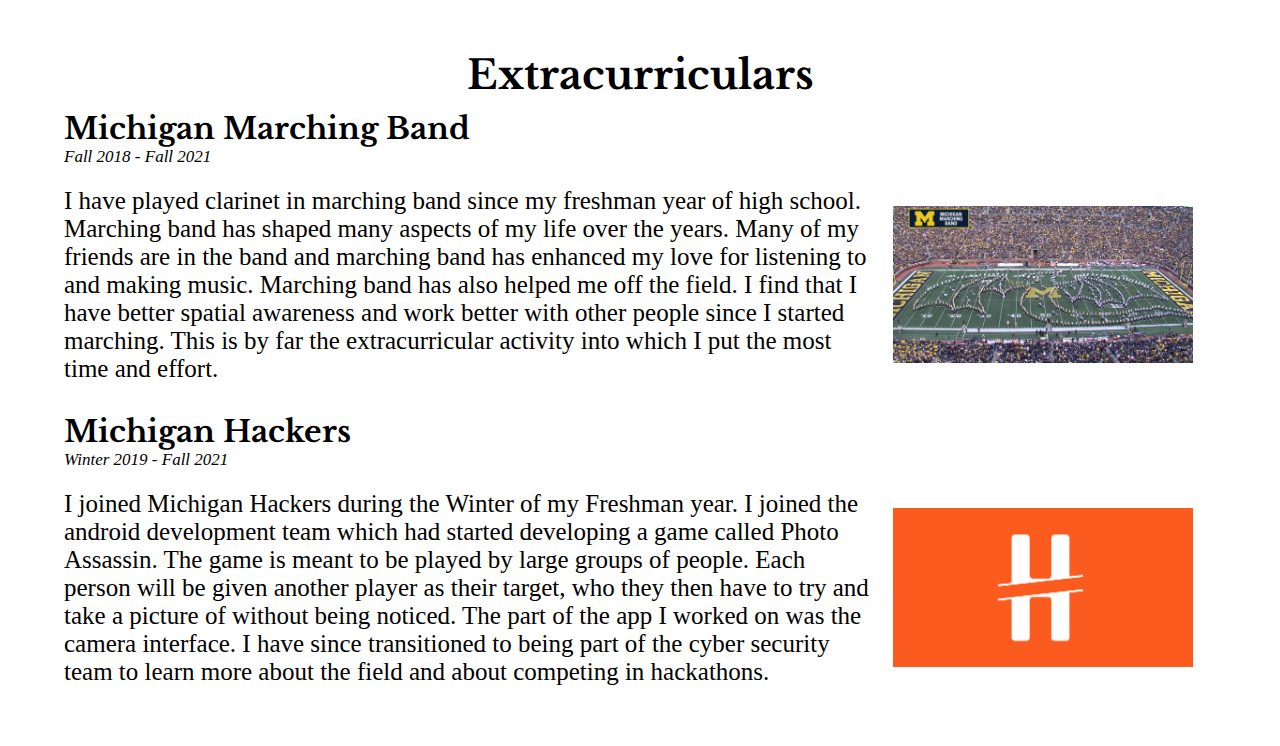
==== commit 8217c18b: "Added update_site script" ====
--- a/website/html/index.html
+++ b/website/html/index.html
@@ -49,7 +49,7 @@
         <div class="aboutme">
             <h1>About Me</h1>
             <br>
-            <p>I am an experienced, passionate computer science major studying at the Univerity of Michigan - Ann Arbor in my final semester. My areas of interest include but are not limited to robotics, autonomous systems, cyber-security, and backend development. When I&#39;m not coding, a big part of my life is music. I&#39;m in my fourth year as a member of the clarinet section in the Michigan Marching Band, in addition to getting a Music minor. My other interests include rock climbing, reading, biking, politics, and sustainability.</p>
+            <p>I am an experienced, passionate software developer working at Amazon Robotics in Woburn, MA. My areas of interest include but are not limited to robotics, autonomous systems, cyber-security, and backend development. When I&#39;m not coding, a big part of my life is music. I was a four member of the clarinet section in the Michigan Marching Band and I&#39;m not in the process of learning to play guitar. My other interests include rock climbing, reading, biking, taekwondo, and sustainability.</p>
         </div>
     </div>
 
@@ -65,11 +65,11 @@
                             <h2>University of Michigan</h2>
                             <div class="school_info">
                                 <i>Ann Arbor, 2018-2021</i><br>
-                                <i>GPA: 3.53</i>
+                                <i>GPA: 3.6</i>
                             </div>
                         </div>
                         <br>
-                        <p>I am completing my bachelor's degree in computer science through the college of engineering with a predicted graduation of December 2021. I decided to join <a class="text_link" href="#extracurriculars">Michigan Hackers</a> during my freshman year to improve my programming outside of class. In addition, I am minoring in music and a member of the <a class="text_link" href="#extracurriculars">Michigan Marching Band</a>. The computer science electives I've taken include Computer Security, Web Systems, Operating Systems, and Software Engineering.</p>
+                        <p>I completed my bachelor's degree in computer science through the College of Engineering and graduated in December 2021. I was involved with <a class="text_link" href="#extracurriculars">Michigan Hackers</a> on the android development and cybersecurity team to improve my programming outside of class. In addition, I minored in music and was a member of the <a class="text_link" href="#extracurriculars">Michigan Marching Band</a>. The computer science upper-level electives I took include Computer Security, Web Systems, Operating Systems, and Software Engineering.</p>
                     
                 </div>
             </div>
@@ -801,11 +801,11 @@
         <div class="exp_section" style="margin-top: 0px;">
             <div class="exp_heading">
                 <h2>Michigan Marching Band</h2>
-                <div class="time_range"><i>Fall 2018 - Present</i></div>
+                <div class="time_range"><i>Fall 2018 - Fall 2021</i></div>
             </div>
             <div class="exp_body">
                 <div class="exp_split left">
-                    I have played clarinet in marching band since my freshman year of high school. Marching band has shaped many aspects of my life over the years. Many of my friends are in the band and marching band has enhanced my love for listening to and making music. Marching band has also helped me off the field. I find that I have better spatial awareness and work better with other people since I started marching. This is by far the activity into which I put the most time and effort.
+                    I have played clarinet in marching band since my freshman year of high school. Marching band has shaped many aspects of my life over the years. Many of my friends are in the band and marching band has enhanced my love for listening to and making music. Marching band has also helped me off the field. I find that I have better spatial awareness and work better with other people since I started marching. This is by far the extracurricular activity into which I put the most time and effort.
                 </div>
                 <div class="exp_split right">
                     <img class="logo" src="resources/marching_band.jpg" alt="Marching Band Picture">
@@ -816,7 +816,7 @@
         <div class="exp_section" >
             <div class="exp_heading">
                 <h2>Michigan Hackers</h2>
-                <div class="time_range"><i>Winter 2019 - Present</i></div>
+                <div class="time_range"><i>Winter 2019 - Fall 2021</i></div>
             </div>
             <div class="exp_body">
                 <div class="exp_split left">
